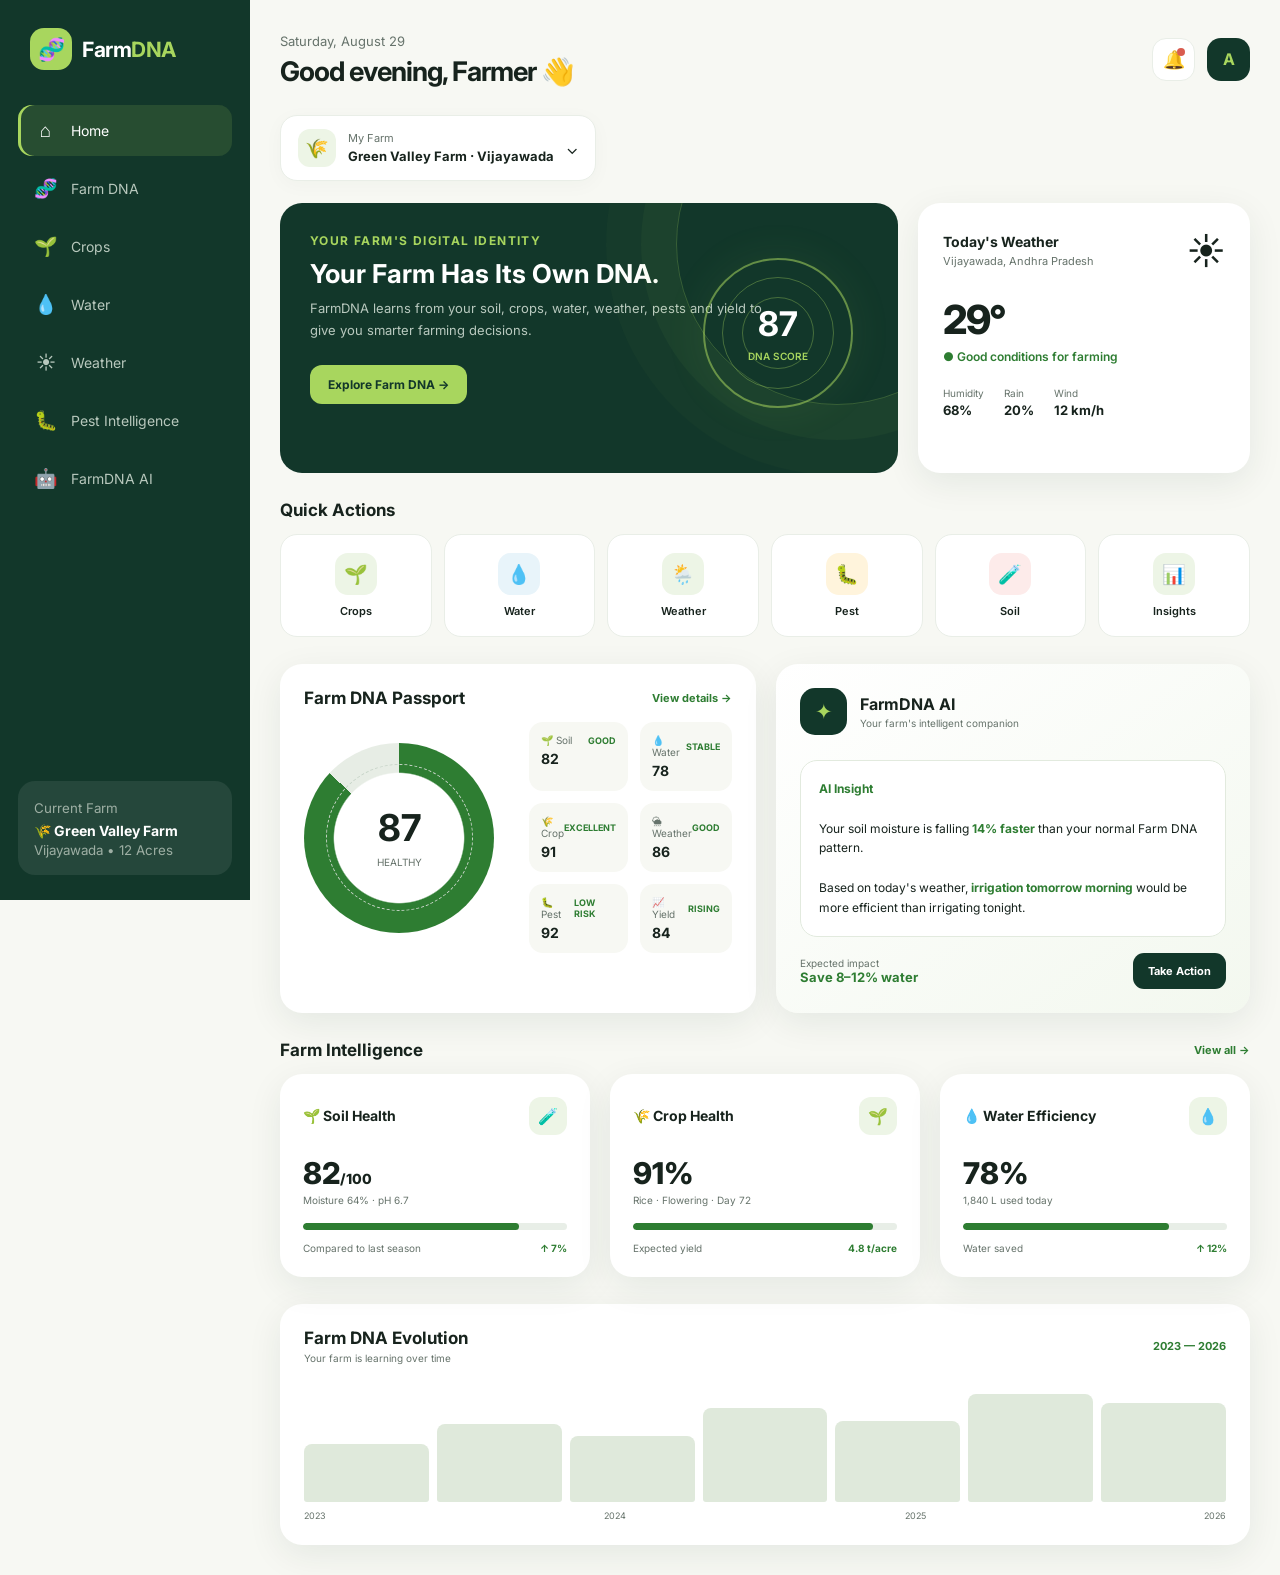
==== index.html @ ca136bce "Rename HOME.html to index.html" ====
<!DOCTYPE html>
<html lang="en">
<head>
  <meta charset="UTF-8" />
  <meta name="viewport" content="width=device-width, initial-scale=1.0" />

  <title>FarmDNA — Smart Farming Intelligence</title>

  <link rel="preconnect" href="https://fonts.googleapis.com">
  <link rel="preconnect" href="https://fonts.gstatic.com" crossorigin>
  <link href="https://fonts.googleapis.com/css2?family=Inter:wght@400;500;600;700;800&display=swap" rel="stylesheet">

  <style>
    :root {
      --forest: #12372A;
      --green: #2E7D32;
      --lime: #A8D65E;
      --bg: #F7F8F3;
      --white: #FFFFFF;
      --text: #17231D;
      --muted: #66736B;
      --light: #E9EEE7;
      --blue: #3A86B8;
      --amber: #E7A93B;
      --red: #D95C4F;
      --shadow: 0 10px 35px rgba(18, 55, 42, 0.08);
      --radius: 22px;
    }

    * {
      margin: 0;
      padding: 0;
      box-sizing: border-box;
    }

    html {
      scroll-behavior: smooth;
    }

    body {
      font-family: "Inter", sans-serif;
      background: var(--bg);
      color: var(--text);
      min-height: 100vh;
    }

    button {
      font-family: inherit;
      cursor: pointer;
    }

    .app {
      max-width: 1400px;
      margin: auto;
      display: flex;
      min-height: 100vh;
    }

    /* ================= SIDEBAR ================= */

    .sidebar {
      width: 250px;
      background: var(--forest);
      color: white;
      padding: 28px 18px;
      position: fixed;
      height: 100vh;
      left: 0;
      top: 0;
      z-index: 20;
    }

    .logo {
      display: flex;
      align-items: center;
      gap: 10px;
      padding: 0 12px 35px;
    }

    .logo-icon {
      width: 42px;
      height: 42px;
      border-radius: 14px;
      background: var(--lime);
      color: var(--forest);
      display: grid;
      place-items: center;
      font-size: 22px;
      font-weight: 800;
    }

    .logo h1 {
      font-size: 21px;
      letter-spacing: -0.5px;
    }

    .logo span {
      color: var(--lime);
    }

    .nav {
      display: flex;
      flex-direction: column;
      gap: 7px;
    }

    .nav button {
      border: 0;
      background: transparent;
      color: #b8c8bd;
      padding: 14px 15px;
      border-radius: 14px;
      display: flex;
      align-items: center;
      gap: 13px;
      font-size: 14px;
      text-align: left;
      transition: .2s;
    }

    .nav button:hover,
    .nav button.active {
      background: rgba(168, 214, 94, .14);
      color: white;
    }

    .nav button.active {
      box-shadow: inset 3px 0 var(--lime);
    }

    .nav-icon {
      font-size: 19px;
      width: 25px;
      text-align: center;
    }

    .sidebar-farm {
      position: absolute;
      bottom: 25px;
      left: 18px;
      right: 18px;
      padding: 16px;
      background: rgba(255,255,255,.08);
      border-radius: 17px;
    }

    .sidebar-farm small {
      color: #9eafa4;
    }

    .sidebar-farm strong {
      display: block;
      margin-top: 5px;
      font-size: 14px;
    }

    /* ================= MAIN ================= */

    .main {
      margin-left: 250px;
      width: calc(100% - 250px);
      padding: 30px;
    }

    .topbar {
      display: flex;
      justify-content: space-between;
      align-items: center;
      margin-bottom: 27px;
    }

    .welcome small {
      color: var(--muted);
      font-size: 13px;
    }

    .welcome h2 {
      font-size: 27px;
      margin-top: 5px;
      letter-spacing: -1px;
    }

    .top-actions {
      display: flex;
      align-items: center;
      gap: 12px;
    }

    .icon-btn {
      width: 43px;
      height: 43px;
      border: 1px solid var(--light);
      background: white;
      border-radius: 14px;
      font-size: 18px;
      position: relative;
    }

    .notification-dot {
      position: absolute;
      width: 8px;
      height: 8px;
      background: var(--red);
      border-radius: 50%;
      top: 9px;
      right: 9px;
    }

    .avatar {
      width: 43px;
      height: 43px;
      background: var(--forest);
      color: var(--lime);
      border-radius: 14px;
      display: grid;
      place-items: center;
      font-weight: 700;
    }

    /* ================= FARM SELECTOR ================= */

    .farm-selector {
      background: var(--white);
      border: 1px solid var(--light);
      border-radius: 17px;
      padding: 13px 17px;
      display: inline-flex;
      align-items: center;
      gap: 12px;
      margin-bottom: 22px;
      box-shadow: 0 4px 20px rgba(18,55,42,.03);
    }

    .farm-symbol {
      width: 38px;
      height: 38px;
      border-radius: 12px;
      background: #edf5e6;
      display: grid;
      place-items: center;
      font-size: 19px;
    }

    .farm-selector small {
      color: var(--muted);
      display: block;
      font-size: 11px;
    }

    .farm-selector strong {
      font-size: 13px;
    }

    /* ================= HERO ================= */

    .hero-grid {
      display: grid;
      grid-template-columns: 1.3fr .7fr;
      gap: 20px;
    }

    .hero {
      background: var(--forest);
      border-radius: var(--radius);
      padding: 30px;
      color: white;
      position: relative;
      overflow: hidden;
      min-height: 270px;
    }

    .hero::after {
      content: "";
      position: absolute;
      width: 320px;
      height: 320px;
      right: -100px;
      top: -120px;
      border-radius: 50%;
      border: 1px solid rgba(168,214,94,.25);
      box-shadow:
        0 0 0 35px rgba(168,214,94,.04),
        0 0 0 70px rgba(168,214,94,.025);
    }

    .hero-label {
      color: var(--lime);
      font-size: 12px;
      font-weight: 700;
      text-transform: uppercase;
      letter-spacing: 1.4px;
    }

    .hero h3 {
      font-size: 26px;
      margin: 10px 0 8px;
    }

    .hero p {
      color: #b9c9bf;
      max-width: 470px;
      font-size: 13px;
      line-height: 1.7;
    }

    .dna-mini {
      position: absolute;
      right: 45px;
      top: 55px;
      width: 150px;
      height: 150px;
      border: 2px solid rgba(168,214,94,.55);
      border-radius: 50%;
      display: grid;
      place-items: center;
      box-shadow: 0 0 45px rgba(168,214,94,.08);
    }

    .dna-mini::before,
    .dna-mini::after {
      content: "";
      position: absolute;
      border: 1px solid rgba(168,214,94,.35);
      border-radius: 50%;
    }

    .dna-mini::before {
      width: 110px;
      height: 110px;
    }

    .dna-mini::after {
      width: 70px;
      height: 70px;
    }

    .dna-score {
      position: relative;
      z-index: 2;
      text-align: center;
    }

    .dna-score strong {
      display: block;
      font-size: 34px;
    }

    .dna-score span {
      color: var(--lime);
      font-size: 10px;
      font-weight: 600;
    }

    .hero-button {
      margin-top: 24px;
      background: var(--lime);
      color: var(--forest);
      border: 0;
      padding: 12px 18px;
      border-radius: 12px;
      font-weight: 700;
      font-size: 12px;
    }

    /* ================= WEATHER ================= */

    .weather {
      background: white;
      border-radius: var(--radius);
      padding: 25px;
      box-shadow: var(--shadow);
    }

    .weather-top {
      display: flex;
      justify-content: space-between;
      align-items: center;
    }

    .weather h4 {
      font-size: 14px;
    }

    .weather-location {
      color: var(--muted);
      font-size: 11px;
      margin-top: 4px;
    }

    .weather-icon {
      font-size: 37px;
    }

    .temperature {
      font-size: 40px;
      font-weight: 800;
      margin: 22px 0 5px;
      letter-spacing: -2px;
    }

    .weather-status {
      color: var(--green);
      font-size: 12px;
      font-weight: 600;
    }

    .weather-stats {
      display: flex;
      gap: 20px;
      margin-top: 23px;
    }

    .weather-stat small {
      color: var(--muted);
      display: block;
      font-size: 10px;
    }

    .weather-stat strong {
      font-size: 13px;
    }

    /* ================= SECTIONS ================= */

    .section {
      margin-top: 27px;
    }

    .section-header {
      display: flex;
      justify-content: space-between;
      align-items: center;
      margin-bottom: 14px;
    }

    .section-header h3 {
      font-size: 17px;
    }

    .section-header a {
      font-size: 11px;
      color: var(--green);
      font-weight: 700;
      cursor: pointer;
    }

    /* ================= QUICK ACTIONS ================= */

    .quick-grid {
      display: grid;
      grid-template-columns: repeat(6, 1fr);
      gap: 12px;
    }

    .quick-card {
      background: white;
      border: 1px solid var(--light);
      padding: 18px 10px;
      border-radius: 17px;
      text-align: center;
      transition: .2s;
      cursor: pointer;
    }

    .quick-card:hover {
      transform: translateY(-3px);
      box-shadow: var(--shadow);
    }

    .quick-icon {
      width: 42px;
      height: 42px;
      margin: auto;
      border-radius: 13px;
      display: grid;
      place-items: center;
      font-size: 19px;
      background: #edf5e6;
    }

    .quick-card:nth-child(2) .quick-icon {
      background: #e8f4fa;
    }

    .quick-card:nth-child(4) .quick-icon {
      background: #fff4dc;
    }

    .quick-card:nth-child(5) .quick-icon {
      background: #fdebea;
    }

    .quick-card span {
      display: block;
      font-size: 11px;
      font-weight: 600;
      margin-top: 9px;
    }

    /* ================= CONTENT GRID ================= */

    .content-grid {
      display: grid;
      grid-template-columns: 1fr 1fr;
      gap: 20px;
    }

    .card {
      background: white;
      border-radius: var(--radius);
      padding: 24px;
      box-shadow: var(--shadow);
    }

    /* ================= FARM DNA ================= */

    .dna-card {
      min-height: 330px;
    }

    .dna-main {
      display: flex;
      align-items: center;
      gap: 35px;
    }

    .dna-circle {
      width: 190px;
      height: 190px;
      border-radius: 50%;
      background:
        radial-gradient(circle at center, white 48%, transparent 49%),
        conic-gradient(var(--green) 0deg 313deg, #e7ede5 313deg 360deg);
      display: grid;
      place-items: center;
      position: relative;
      flex-shrink: 0;
    }

    .dna-circle::before {
      content: "";
      position: absolute;
      width: 145px;
      height: 145px;
      border-radius: 50%;
      border: 1px dashed #c8d5c9;
    }

    .dna-inner {
      text-align: center;
      position: relative;
    }

    .dna-inner strong {
      display: block;
      font-size: 37px;
    }

    .dna-inner span {
      color: var(--muted);
      font-size: 10px;
    }

    .dna-list {
      flex: 1;
      display: grid;
      grid-template-columns: 1fr 1fr;
      gap: 12px;
    }

    .dna-item {
      padding: 12px;
      border-radius: 14px;
      background: var(--bg);
    }

    .dna-item-top {
      display: flex;
      justify-content: space-between;
      align-items: center;
    }

    .dna-item small {
      font-size: 10px;
      color: var(--muted);
    }

    .dna-item strong {
      font-size: 14px;
      display: block;
      margin-top: 4px;
    }

    .status-good {
      color: var(--green);
      font-size: 9px;
      font-weight: 700;
    }

    /* ================= AI CARD ================= */

    .ai-card {
      background: linear-gradient(145deg, #ffffff, #f3f8ef);
      position: relative;
      overflow: hidden;
    }

    .ai-header {
      display: flex;
      align-items: center;
      gap: 13px;
    }

    .ai-icon {
      width: 47px;
      height: 47px;
      background: var(--forest);
      color: var(--lime);
      border-radius: 15px;
      display: grid;
      place-items: center;
      font-size: 21px;
    }

    .ai-header h3 {
      font-size: 16px;
    }

    .ai-header p {
      color: var(--muted);
      font-size: 10px;
      margin-top: 3px;
    }

    .ai-message {
      margin-top: 25px;
      padding: 18px;
      background: white;
      border: 1px solid #e2eade;
      border-radius: 17px;
      line-height: 1.65;
      font-size: 12px;
    }

    .ai-message strong {
      color: var(--green);
    }

    .ai-action {
      margin-top: 16px;
      display: flex;
      justify-content: space-between;
      align-items: center;
    }

    .ai-impact {
      font-size: 10px;
      color: var(--muted);
    }

    .ai-impact strong {
      color: var(--green);
      font-size: 13px;
    }

    .action-button {
      border: 0;
      background: var(--forest);
      color: white;
      padding: 11px 15px;
      border-radius: 11px;
      font-size: 11px;
      font-weight: 700;
    }

    /* ================= LOWER CARDS ================= */

    .lower-grid {
      display: grid;
      grid-template-columns: 1fr 1fr 1fr;
      gap: 20px;
    }

    .metric-card {
      background: white;
      border-radius: var(--radius);
      padding: 23px;
      box-shadow: var(--shadow);
    }

    .metric-title {
      display: flex;
      justify-content: space-between;
      align-items: center;
    }

    .metric-title h3 {
      font-size: 14px;
    }

    .metric-icon {
      width: 38px;
      height: 38px;
      border-radius: 12px;
      display: grid;
      place-items: center;
      background: #edf5e6;
    }

    .metric-value {
      margin-top: 20px;
      font-size: 30px;
      font-weight: 800;
    }

    .metric-sub {
      color: var(--muted);
      font-size: 10px;
      margin-top: 3px;
    }

    .progress {
      height: 7px;
      background: #e8eee7;
      border-radius: 10px;
      margin-top: 17px;
      overflow: hidden;
    }

    .progress div {
      height: 100%;
      background: var(--green);
      border-radius: inherit;
    }

    .metric-footer {
      display: flex;
      justify-content: space-between;
      margin-top: 12px;
      font-size: 10px;
      color: var(--muted);
    }

    .positive {
      color: var(--green);
      font-weight: 700;
    }

    /* ================= CHART ================= */

    .chart {
      height: 120px;
      margin-top: 18px;
      display: flex;
      align-items: end;
      gap: 8px;
    }

    .bar {
      flex: 1;
      border-radius: 8px 8px 3px 3px;
      background: #dfe9db;
      transition: .3s;
    }

    .bar:hover {
      background: var(--green);
    }

    .bar:nth-child(1) { height: 48%; }
    .bar:nth-child(2) { height: 65%; }
    .bar:nth-child(3) { height: 55%; }
    .bar:nth-child(4) { height: 78%; }
    .bar:nth-child(5) { height: 67%; }
    .bar:nth-child(6) { height: 90%; }
    .bar:nth-child(7) { height: 82%; }

    /* ================= BOTTOM NAV MOBILE ================= */

    .mobile-nav {
      display: none;
    }

    /* ================= RESPONSIVE ================= */

    @media(max-width: 1100px) {
      .quick-grid {
        grid-template-columns: repeat(3, 1fr);
      }

      .lower-grid {
        grid-template-columns: 1fr 1fr;
      }

      .dna-main {
        flex-direction: column;
      }
    }

    @media(max-width: 850px) {
      .sidebar {
        display: none;
      }

      .main {
        margin-left: 0;
        width: 100%;
        padding: 20px 17px 95px;
      }

      .hero-grid,
      .content-grid,
      .lower-grid {
        grid-template-columns: 1fr;
      }

      .hero {
        min-height: 300px;
      }

      .dna-mini {
        right: 25px;
        top: 105px;
      }

      .topbar {
        align-items: flex-start;
      }

      .welcome h2 {
        font-size: 22px;
      }

      .avatar {
        display: none;
      }

      .mobile-nav {
        position: fixed;
        bottom: 14px;
        left: 14px;
        right: 14px;
        height: 65px;
        background: rgba(18,55,42,.96);
        border-radius: 21px;
        display: flex;
        align-items: center;
        justify-content: space-around;
        z-index: 50;
        box-shadow: 0 10px 35px rgba(0,0,0,.2);
      }

      .mobile-nav button {
        border: 0;
        background: transparent;
        color: #aebeb3;
        font-size: 20px;
      }

      .mobile-nav button.active {
        color: var(--lime);
      }

      .dna-main {
        flex-direction: column;
      }

      .dna-list {
        width: 100%;
      }
    }

    @media(max-width: 480px) {
      .hero {
        padding: 22px;
      }

      .hero h3 {
        font-size: 23px;
      }

      .dna-mini {
        width: 110px;
        height: 110px;
        right: 20px;
        top: 125px;
      }

      .dna-mini::before {
        width: 82px;
        height: 82px;
      }

      .dna-mini::after {
        width: 53px;
        height: 53px;
      }

      .dna-score strong {
        font-size: 25px;
      }

      .quick-grid {
        grid-template-columns: repeat(3, 1fr);
      }

      .quick-card {
        padding: 14px 6px;
      }

      .dna-circle {
        width: 160px;
        height: 160px;
      }

      .dna-list {
        gap: 8px;
      }

      .dna-item {
        padding: 10px;
      }
    }
  </style>
</head>

<body>

<div class="app">

  <!-- SIDEBAR -->
  <aside class="sidebar">

    <div class="logo">
      <div class="logo-icon">🧬</div>
      <h1>Farm<span>DNA</span></h1>
    </div>

    <nav class="nav">
      <button class="active" onclick="showSection('home')">
        <span class="nav-icon">⌂</span>
        Home
      </button>

      <button onclick="showSection('dna')">
        <span class="nav-icon">🧬</span>
        Farm DNA
      </button>

      <button onclick="showSection('crops')">
        <span class="nav-icon">🌱</span>
        Crops
      </button>

      <button onclick="showSection('water')">
        <span class="nav-icon">💧</span>
        Water
      </button>

      <button onclick="showSection('weather')">
        <span class="nav-icon">☀️</span>
        Weather
      </button>

      <button onclick="showSection('pest')">
        <span class="nav-icon">🐛</span>
        Pest Intelligence
      </button>

      <button onclick="showSection('ai')">
        <span class="nav-icon">🤖</span>
        FarmDNA AI
      </button>
    </nav>

    <div class="sidebar-farm">
      <small>Current Farm</small>
      <strong>🌾 Green Valley Farm</strong>
      <small>Vijayawada • 12 Acres</small>
    </div>

  </aside>


  <!-- MAIN -->
  <main class="main">

    <!-- TOP BAR -->
    <header class="topbar">

      <div class="welcome">
        <small>Saturday, August 29</small>
        <h2>Good evening, Farmer 👋</h2>
      </div>

      <div class="top-actions">
        <button class="icon-btn">
          🔔
          <span class="notification-dot"></span>
        </button>

        <div class="avatar">A</div>
      </div>

    </header>


    <!-- FARM SELECTOR -->
    <div class="farm-selector">

      <div class="farm-symbol">🌾</div>

      <div>
        <small>My Farm</small>
        <strong>Green Valley Farm · Vijayawada</strong>
      </div>

      <span>⌄</span>

    </div>


    <!-- HERO -->
    <section class="hero-grid">

      <div class="hero">

        <div class="hero-label">
          Your farm's digital identity
        </div>

        <h3>Your Farm Has Its Own DNA.</h3>

        <p>
          FarmDNA learns from your soil, crops, water,
          weather, pests and yield to give you smarter
          farming decisions.
        </p>

        <button class="hero-button" onclick="showSection('dna')">
          Explore Farm DNA →
        </button>

        <div class="dna-mini">

          <div class="dna-score">
            <strong>87</strong>
            <span>DNA SCORE</span>
          </div>

        </div>

      </div>


      <!-- WEATHER -->
      <div class="weather">

        <div class="weather-top">

          <div>
            <h4>Today's Weather</h4>
            <div class="weather-location">
              Vijayawada, Andhra Pradesh
            </div>
          </div>

          <div class="weather-icon">☀️</div>

        </div>

        <div class="temperature">
          29°
        </div>

        <div class="weather-status">
          ● Good conditions for farming
        </div>

        <div class="weather-stats">

          <div class="weather-stat">
            <small>Humidity</small>
            <strong>68%</strong>
          </div>

          <div class="weather-stat">
            <small>Rain</small>
            <strong>20%</strong>
          </div>

          <div class="weather-stat">
            <small>Wind</small>
            <strong>12 km/h</strong>
          </div>

        </div>

      </div>

    </section>


    <!-- QUICK ACTIONS -->
    <section class="section">

      <div class="section-header">
        <h3>Quick Actions</h3>
      </div>

      <div class="quick-grid">

        <div class="quick-card" onclick="showSection('crops')">
          <div class="quick-icon">🌱</div>
          <span>Crops</span>
        </div>

        <div class="quick-card" onclick="showSection('water')">
          <div class="quick-icon">💧</div>
          <span>Water</span>
        </div>

        <div class="quick-card" onclick="showSection('weather')">
          <div class="quick-icon">🌦️</div>
          <span>Weather</span>
        </div>

        <div class="quick-card" onclick="showSection('pest')">
          <div class="quick-icon">🐛</div>
          <span>Pest</span>
        </div>

        <div class="quick-card" onclick="showSection('dna')">
          <div class="quick-icon">🧪</div>
          <span>Soil</span>
        </div>

        <div class="quick-card" onclick="showSection('ai')">
          <div class="quick-icon">📊</div>
          <span>Insights</span>
        </div>

      </div>

    </section>


    <!-- FARM DNA + AI -->
    <section class="section">

      <div class="content-grid">


        <!-- DNA CARD -->
        <div class="card dna-card">

          <div class="section-header">
            <h3>Farm DNA Passport</h3>
            <a onclick="showSection('dna')">View details →</a>
          </div>

          <div class="dna-main">

            <div class="dna-circle">

              <div class="dna-inner">
                <strong>87</strong>
                <span>HEALTHY</span>
              </div>

            </div>


            <div class="dna-list">

              <div class="dna-item">
                <div class="dna-item-top">
                  <small>🌱 Soil</small>
                  <span class="status-good">GOOD</span>
                </div>
                <strong>82</strong>
              </div>

              <div class="dna-item">
                <div class="dna-item-top">
                  <small>💧 Water</small>
                  <span class="status-good">STABLE</span>
                </div>
                <strong>78</strong>
              </div>

              <div class="dna-item">
                <div class="dna-item-top">
                  <small>🌾 Crop</small>
                  <span class="status-good">EXCELLENT</span>
                </div>
                <strong>91</strong>
              </div>

              <div class="dna-item">
                <div class="dna-item-top">
                  <small>🌦 Weather</small>
                  <span class="status-good">GOOD</span>
                </div>
                <strong>86</strong>
              </div>

              <div class="dna-item">
                <div class="dna-item-top">
                  <small>🐛 Pest</small>
                  <span class="status-good">LOW RISK</span>
                </div>
                <strong>92</strong>
              </div>

              <div class="dna-item">
                <div class="dna-item-top">
                  <small>📈 Yield</small>
                  <span class="status-good">RISING</span>
                </div>
                <strong>84</strong>
              </div>

            </div>

          </div>

        </div>


        <!-- AI CARD -->
        <div class="card ai-card">

          <div class="ai-header">

            <div class="ai-icon">
              ✦
            </div>

            <div>
              <h3>FarmDNA AI</h3>
              <p>Your farm's intelligent companion</p>
            </div>

          </div>


          <div class="ai-message">

            <strong>AI Insight</strong>

            <br><br>

            Your soil moisture is falling
            <strong>14% faster</strong> than your normal
            Farm DNA pattern.

            <br><br>

            Based on today's weather,
            <strong>irrigation tomorrow morning</strong>
            would be more efficient than irrigating tonight.

          </div>


          <div class="ai-action">

            <div class="ai-impact">
              Expected impact<br>
              <strong>Save 8–12% water</strong>
            </div>

            <button class="action-button" onclick="alert('Irrigation recommendation saved!')">
              Take Action
            </button>

          </div>

        </div>

      </div>

    </section>


    <!-- METRICS -->
    <section class="section">

      <div class="section-header">
        <h3>Farm Intelligence</h3>
        <a onclick="showSection('dna')">View all →</a>
      </div>


      <div class="lower-grid">


        <!-- SOIL -->
        <div class="metric-card">

          <div class="metric-title">

            <h3>🌱 Soil Health</h3>

            <div class="metric-icon">
              🧪
            </div>

          </div>

          <div class="metric-value">
            82<span style="font-size:14px;">/100</span>
          </div>

          <div class="metric-sub">
            Moisture 64% · pH 6.7
          </div>

          <div class="progress">
            <div style="width:82%;"></div>
          </div>

          <div class="metric-footer">
            <span>Compared to last season</span>
            <span class="positive">↑ 7%</span>
          </div>

        </div>


        <!-- CROP -->
        <div class="metric-card">

          <div class="metric-title">

            <h3>🌾 Crop Health</h3>

            <div class="metric-icon">
              🌱
            </div>

          </div>

          <div class="metric-value">
            91%
          </div>

          <div class="metric-sub">
            Rice · Flowering · Day 72
          </div>

          <div class="progress">
            <div style="width:91%;"></div>
          </div>

          <div class="metric-footer">
            <span>Expected yield</span>
            <span class="positive">4.8 t/acre</span>
          </div>

        </div>


        <!-- WATER -->
        <div class="metric-card">

          <div class="metric-title">

            <h3>💧 Water Efficiency</h3>

            <div class="metric-icon">
              💧
            </div>

          </div>

          <div class="metric-value">
            78%
          </div>

          <div class="metric-sub">
            1,840 L used today
          </div>

          <div class="progress">
            <div style="width:78%;"></div>
          </div>

          <div class="metric-footer">
            <span>Water saved</span>
            <span class="positive">↑ 12%</span>
          </div>

        </div>

      </div>

    </section>


    <!-- HISTORY -->
    <section class="section">

      <div class="card">

        <div class="section-header">

          <div>
            <h3>Farm DNA Evolution</h3>
            <div style="font-size:10px;color:var(--muted);margin-top:4px;">
              Your farm is learning over time
            </div>
          </div>

          <a>2023 — 2026</a>

        </div>

        <div class="chart">

          <div class="bar" title="2023"></div>
          <div class="bar" title="2024"></div>
          <div class="bar" title="2025"></div>
          <div class="bar" title="2026"></div>
          <div class="bar" title="Season 1"></div>
          <div class="bar" title="Season 2"></div>
          <div class="bar" title="Current"></div>

        </div>

        <div style="
          display:flex;
          justify-content:space-between;
          color:var(--muted);
          font-size:9px;
          margin-top:8px;
        ">
          <span>2023</span>
          <span>2024</span>
          <span>2025</span>
          <span>2026</span>
        </div>

      </div>

    </section>

  </main>

</div>


<!-- MOBILE NAV -->
<nav class="mobile-nav">

  <button class="active" onclick="showSection('home')">
    ⌂
  </button>

  <button onclick="showSection('dna')">
    🧬
  </button>

  <button onclick="showSection('crops')">
    🌱
  </button>

  <button onclick="showSection('ai')">
    🤖
  </button>

  <button onclick="showSection('profile')">
    👤
  </button>

</nav>


<script>

  function showSection(section) {

    const messages = {
      home: "You're already on the FarmDNA dashboard.",
      dna: "Opening your Farm DNA Passport...",
      crops: "Opening Crop Intelligence...",
      water: "Opening Water Intelligence...",
      weather: "Opening Weather Intelligence...",
      pest: "Opening Pest Intelligence...",
      ai: "Opening FarmDNA AI...",
      profile: "Opening Farm Profile..."
    };

    if (section !== "home") {
      alert(messages[section] || "Opening section...");
    }

    // Update desktop navigation
    document.querySelectorAll(".nav button").forEach(btn => {
      btn.classList.remove("active");
    });

    const navButtons = document.querySelectorAll(".nav button");

    const navMap = {
      home: 0,
      dna: 1,
      crops: 2,
      water: 3,
      weather: 4,
      pest: 5,
      ai: 6
    };

    if (navMap[section] !== undefined) {
      navButtons[navMap[section]].classList.add("active");
    }

    // Update mobile navigation
    document.querySelectorAll(".mobile-nav button").forEach(btn => {
      btn.classList.remove("active");
    });
  }


  // Simple notification interaction
  document.querySelector(".icon-btn").addEventListener("click", () => {
    alert(
      "FarmDNA Alert\n\n" +
      "Your soil moisture is dropping faster than usual.\n\n" +
      "Recommended action: Irrigate tomorrow morning."
    );
  });

</script>

</body>
</html>
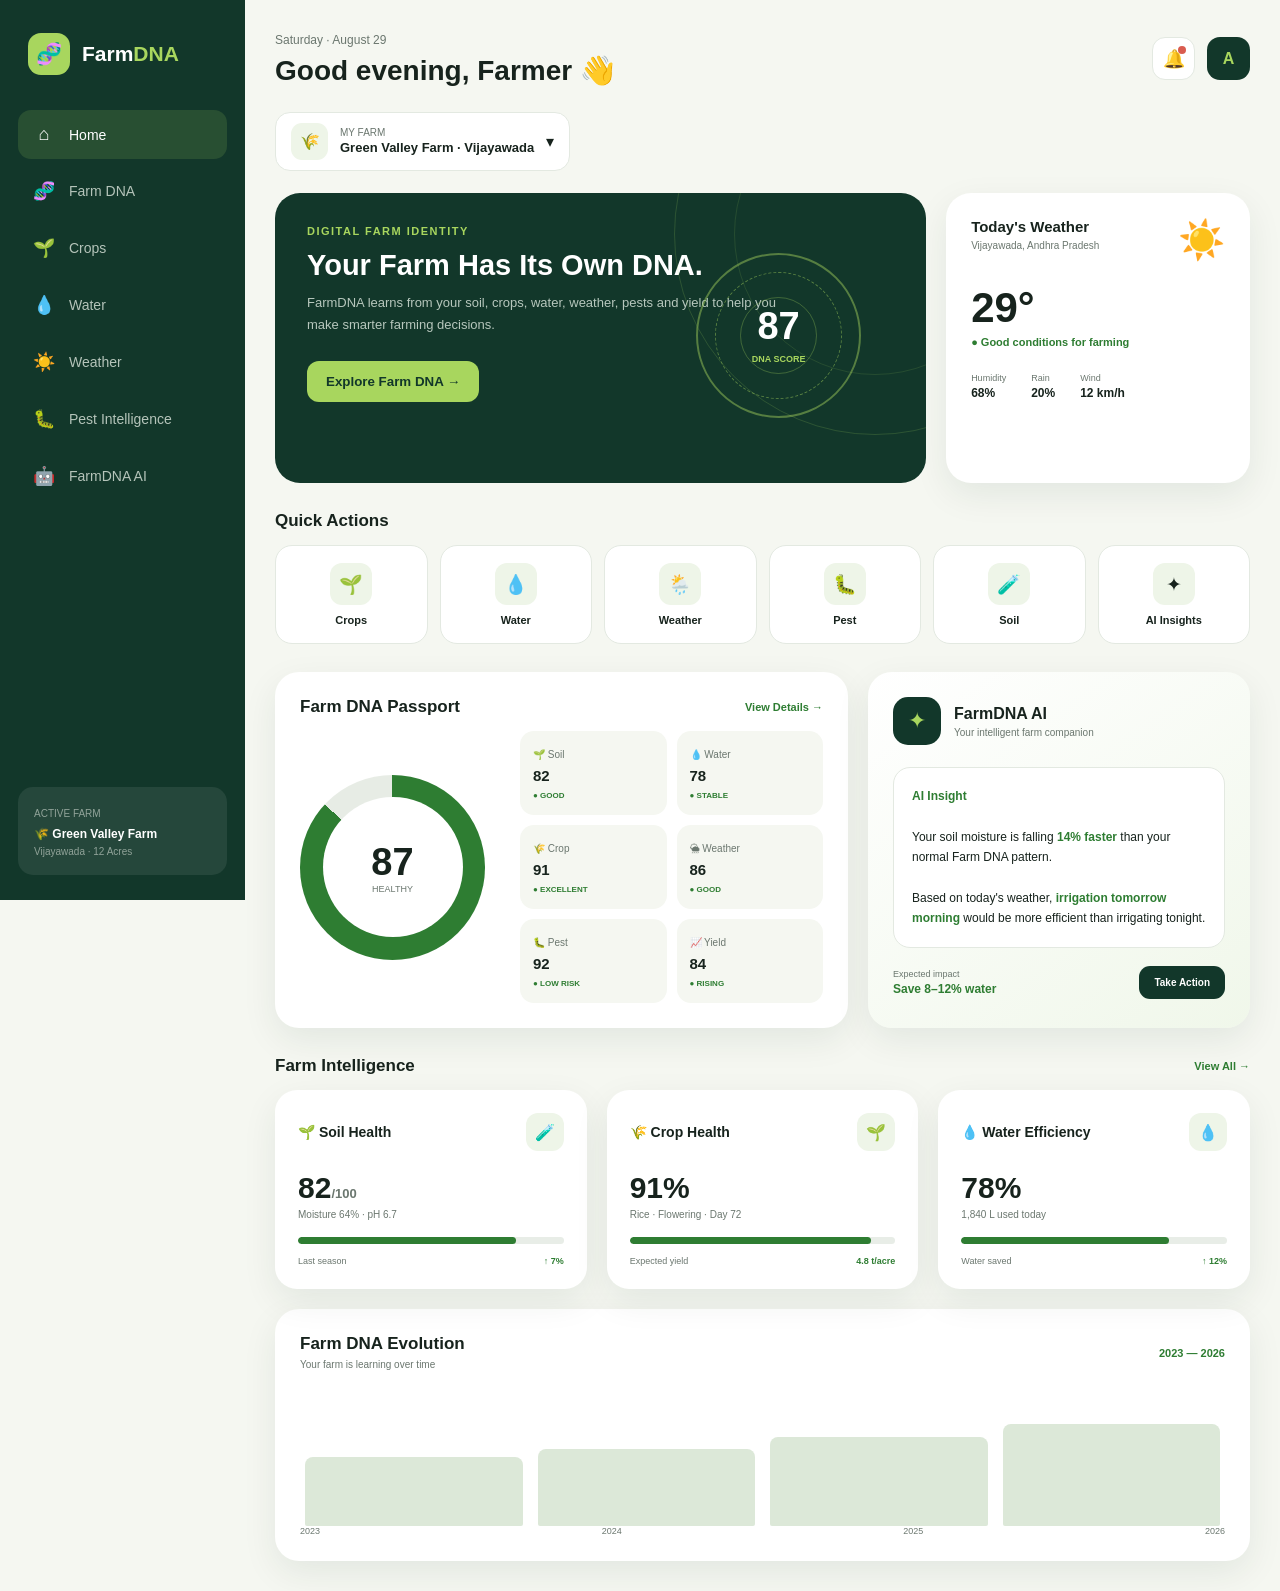
==== commit 295e716b: "Update index.html" ====
--- a/index.html
+++ b/index.html
@@ -1,1537 +1,1938 @@
 <!DOCTYPE html>
 <html lang="en">
 <head>
-  <meta charset="UTF-8" />
-  <meta name="viewport" content="width=device-width, initial-scale=1.0" />
-
-  <title>FarmDNA — Smart Farming Intelligence</title>
-
-  <link rel="preconnect" href="https://fonts.googleapis.com">
-  <link rel="preconnect" href="https://fonts.gstatic.com" crossorigin>
-  <link href="https://fonts.googleapis.com/css2?family=Inter:wght@400;500;600;700;800&display=swap" rel="stylesheet">
-
-  <style>
-    :root {
-      --forest: #12372A;
-      --green: #2E7D32;
-      --lime: #A8D65E;
-      --bg: #F7F8F3;
-      --white: #FFFFFF;
-      --text: #17231D;
-      --muted: #66736B;
-      --light: #E9EEE7;
-      --blue: #3A86B8;
-      --amber: #E7A93B;
-      --red: #D95C4F;
-      --shadow: 0 10px 35px rgba(18, 55, 42, 0.08);
-      --radius: 22px;
-    }
-
-    * {
-      margin: 0;
-      padding: 0;
-      box-sizing: border-box;
-    }
-
-    html {
-      scroll-behavior: smooth;
-    }
-
-    body {
-      font-family: "Inter", sans-serif;
-      background: var(--bg);
-      color: var(--text);
-      min-height: 100vh;
-    }
-
-    button {
-      font-family: inherit;
-      cursor: pointer;
-    }
-
-    .app {
-      max-width: 1400px;
-      margin: auto;
-      display: flex;
-      min-height: 100vh;
-    }
-
-    /* ================= SIDEBAR ================= */
+<meta charset="UTF-8">
+<meta name="viewport" content="width=device-width, initial-scale=1.0">
+
+<title>FarmDNA | Smart Farming</title>
+
+<style>
+/* =========================
+   FARM DNA DESIGN SYSTEM
+========================= */
+
+:root {
+    --forest: #12372A;
+    --green: #2E7D32;
+    --lime: #A8D65E;
+
+    --bg: #F5F7F1;
+    --white: #FFFFFF;
+
+    --text: #17231D;
+    --muted: #6B776F;
+
+    --blue: #3A86B8;
+    --yellow: #E7A93B;
+    --red: #D95C4F;
+
+    --border: #E3E9E1;
+
+    --shadow: 0 12px 35px rgba(18,55,42,0.08);
+}
+
+* {
+    margin: 0;
+    padding: 0;
+    box-sizing: border-box;
+}
+
+body {
+    font-family: Arial, Helvetica, sans-serif;
+    background: var(--bg);
+    color: var(--text);
+}
+
+button {
+    font-family: inherit;
+    cursor: pointer;
+}
+
+/* =========================
+   LAYOUT
+========================= */
+
+.app {
+    display: flex;
+    min-height: 100vh;
+}
+
+/* =========================
+   SIDEBAR
+========================= */
+
+.sidebar {
+    width: 245px;
+    background: var(--forest);
+    color: white;
+    position: fixed;
+    left: 0;
+    top: 0;
+    bottom: 0;
+    padding: 25px 18px;
+    z-index: 100;
+}
+
+.logo {
+    display: flex;
+    align-items: center;
+    gap: 12px;
+    padding: 8px 10px 35px;
+}
+
+.logo-box {
+    width: 42px;
+    height: 42px;
+    border-radius: 13px;
+    background: var(--lime);
+    color: var(--forest);
+    display: flex;
+    align-items: center;
+    justify-content: center;
+    font-size: 21px;
+    font-weight: bold;
+}
+
+.logo-text {
+    font-size: 21px;
+    font-weight: 800;
+}
+
+.logo-text span {
+    color: var(--lime);
+}
+
+.nav {
+    display: flex;
+    flex-direction: column;
+    gap: 7px;
+}
+
+.nav button {
+    width: 100%;
+    padding: 14px;
+    border: none;
+    border-radius: 13px;
+    background: transparent;
+    color: #B5C4BA;
+    text-align: left;
+    font-size: 14px;
+    display: flex;
+    align-items: center;
+    gap: 13px;
+    transition: 0.2s;
+}
+
+.nav button:hover {
+    background: rgba(255,255,255,0.08);
+    color: white;
+}
+
+.nav button.active {
+    background: rgba(168,214,94,0.15);
+    color: white;
+}
+
+.nav-icon {
+    width: 24px;
+    font-size: 18px;
+    text-align: center;
+}
+
+.farm-mini {
+    position: absolute;
+    left: 18px;
+    right: 18px;
+    bottom: 25px;
+    padding: 16px;
+    border-radius: 15px;
+    background: rgba(255,255,255,0.08);
+}
+
+.farm-mini small {
+    color: #91A399;
+    font-size: 10px;
+}
+
+.farm-mini strong {
+    display: block;
+    margin-top: 6px;
+    font-size: 12px;
+}
+
+/* =========================
+   MAIN
+========================= */
+
+.main {
+    margin-left: 245px;
+    width: calc(100% - 245px);
+    padding: 30px;
+    max-width: 1600px;
+}
+
+/* =========================
+   TOP BAR
+========================= */
+
+.topbar {
+    display: flex;
+    justify-content: space-between;
+    align-items: center;
+    margin-bottom: 25px;
+}
+
+.greeting small {
+    color: var(--muted);
+    font-size: 12px;
+}
+
+.greeting h1 {
+    font-size: 28px;
+    margin-top: 6px;
+}
+
+.top-right {
+    display: flex;
+    align-items: center;
+    gap: 12px;
+}
+
+.notification {
+    width: 43px;
+    height: 43px;
+    border-radius: 13px;
+    border: 1px solid var(--border);
+    background: white;
+    font-size: 18px;
+    position: relative;
+}
+
+.notification-dot {
+    width: 8px;
+    height: 8px;
+    background: var(--red);
+    position: absolute;
+    top: 8px;
+    right: 8px;
+    border-radius: 50%;
+}
+
+.avatar {
+    width: 43px;
+    height: 43px;
+    border-radius: 13px;
+    background: var(--forest);
+    color: var(--lime);
+    display: flex;
+    justify-content: center;
+    align-items: center;
+    font-weight: bold;
+}
+
+/* =========================
+   FARM SELECTOR
+========================= */
+
+.farm-selector {
+    display: inline-flex;
+    align-items: center;
+    gap: 12px;
+    padding: 10px 15px;
+    background: white;
+    border: 1px solid var(--border);
+    border-radius: 15px;
+    margin-bottom: 22px;
+}
+
+.farm-icon {
+    width: 37px;
+    height: 37px;
+    background: #EEF5E8;
+    border-radius: 11px;
+    display: flex;
+    align-items: center;
+    justify-content: center;
+}
+
+.farm-selector small {
+    display: block;
+    color: var(--muted);
+    font-size: 10px;
+}
+
+.farm-selector strong {
+    font-size: 13px;
+}
+
+/* =========================
+   HERO
+========================= */
+
+.hero-grid {
+    display: grid;
+    grid-template-columns: 1.5fr 0.7fr;
+    gap: 20px;
+}
+
+.hero {
+    min-height: 290px;
+    border-radius: 25px;
+    padding: 32px;
+    background: var(--forest);
+    color: white;
+    position: relative;
+    overflow: hidden;
+}
+
+.hero::before {
+    content: "";
+    position: absolute;
+    width: 400px;
+    height: 400px;
+    border: 1px solid rgba(168,214,94,0.18);
+    border-radius: 50%;
+    right: -150px;
+    top: -160px;
+}
+
+.hero::after {
+    content: "";
+    position: absolute;
+    width: 280px;
+    height: 280px;
+    border: 1px solid rgba(168,214,94,0.13);
+    border-radius: 50%;
+    right: -90px;
+    top: -100px;
+}
+
+.hero-label {
+    color: var(--lime);
+    font-size: 11px;
+    font-weight: bold;
+    letter-spacing: 1.5px;
+    text-transform: uppercase;
+}
+
+.hero h2 {
+    font-size: 29px;
+    max-width: 480px;
+    margin-top: 12px;
+}
+
+.hero p {
+    max-width: 500px;
+    color: #B7C7BD;
+    line-height: 1.7;
+    font-size: 13px;
+    margin-top: 10px;
+}
+
+.hero-button {
+    margin-top: 25px;
+    padding: 13px 19px;
+    border: none;
+    border-radius: 12px;
+    background: var(--lime);
+    color: var(--forest);
+    font-weight: bold;
+}
+
+.dna-orbit {
+    position: absolute;
+    width: 165px;
+    height: 165px;
+    border-radius: 50%;
+    border: 2px solid rgba(168,214,94,0.45);
+    right: 65px;
+    top: 60px;
+    display: flex;
+    justify-content: center;
+    align-items: center;
+}
+
+.dna-orbit::before {
+    content: "";
+    position: absolute;
+    width: 125px;
+    height: 125px;
+    border-radius: 50%;
+    border: 1px dashed rgba(168,214,94,0.45);
+}
+
+.dna-orbit::after {
+    content: "";
+    position: absolute;
+    width: 75px;
+    height: 75px;
+    border-radius: 50%;
+    border: 1px solid rgba(168,214,94,0.3);
+}
+
+.dna-score {
+    text-align: center;
+    z-index: 2;
+}
+
+.dna-score strong {
+    display: block;
+    font-size: 38px;
+}
+
+.dna-score span {
+    color: var(--lime);
+    font-size: 9px;
+    font-weight: bold;
+}
+
+/* =========================
+   WEATHER
+========================= */
+
+.weather {
+    background: white;
+    border-radius: 25px;
+    padding: 25px;
+    box-shadow: var(--shadow);
+}
+
+.weather-head {
+    display: flex;
+    justify-content: space-between;
+}
+
+.weather-head h3 {
+    font-size: 15px;
+}
+
+.weather-head small {
+    color: var(--muted);
+    font-size: 10px;
+}
+
+.weather-icon {
+    font-size: 38px;
+}
+
+.temperature {
+    font-size: 42px;
+    font-weight: 800;
+    margin-top: 22px;
+}
+
+.weather-good {
+    color: var(--green);
+    font-size: 11px;
+    font-weight: bold;
+    margin-top: 4px;
+}
+
+.weather-data {
+    display: flex;
+    gap: 25px;
+    margin-top: 25px;
+}
+
+.weather-data small {
+    color: var(--muted);
+    display: block;
+    font-size: 9px;
+}
+
+.weather-data strong {
+    font-size: 12px;
+}
+
+/* =========================
+   SECTION
+========================= */
+
+.section {
+    margin-top: 28px;
+}
+
+.section-title {
+    display: flex;
+    justify-content: space-between;
+    align-items: center;
+    margin-bottom: 14px;
+}
+
+.section-title h2 {
+    font-size: 17px;
+}
+
+.section-title button {
+    border: none;
+    background: transparent;
+    color: var(--green);
+    font-size: 11px;
+    font-weight: bold;
+}
+
+/* =========================
+   QUICK ACTIONS
+========================= */
+
+.quick-grid {
+    display: grid;
+    grid-template-columns: repeat(6,1fr);
+    gap: 12px;
+}
+
+.quick {
+    background: white;
+    border-radius: 17px;
+    padding: 17px 10px;
+    text-align: center;
+    border: 1px solid var(--border);
+    transition: 0.2s;
+}
+
+.quick:hover {
+    transform: translateY(-4px);
+    box-shadow: var(--shadow);
+}
+
+.quick-icon {
+    width: 42px;
+    height: 42px;
+    margin: auto;
+    border-radius: 12px;
+    background: #EEF5E8;
+    display: flex;
+    justify-content: center;
+    align-items: center;
+    font-size: 19px;
+}
+
+.quick span {
+    display: block;
+    margin-top: 9px;
+    font-size: 11px;
+    font-weight: 600;
+}
+
+/* =========================
+   CONTENT
+========================= */
+
+.content-grid {
+    display: grid;
+    grid-template-columns: 1.2fr 0.8fr;
+    gap: 20px;
+}
+
+.card {
+    background: white;
+    border-radius: 24px;
+    padding: 25px;
+    box-shadow: var(--shadow);
+}
+
+/* =========================
+   DNA CARD
+========================= */
+
+.dna-content {
+    display: flex;
+    align-items: center;
+    gap: 35px;
+}
+
+.dna-ring {
+    width: 185px;
+    height: 185px;
+    flex-shrink: 0;
+    border-radius: 50%;
+    background:
+        conic-gradient(
+            var(--green) 0deg 313deg,
+            #E7ECE5 313deg 360deg
+        );
+    display: flex;
+    align-items: center;
+    justify-content: center;
+}
+
+.dna-ring-inner {
+    width: 140px;
+    height: 140px;
+    background: white;
+    border-radius: 50%;
+    display: flex;
+    align-items: center;
+    justify-content: center;
+    flex-direction: column;
+}
+
+.dna-ring-inner strong {
+    font-size: 38px;
+}
+
+.dna-ring-inner small {
+    color: var(--muted);
+    font-size: 9px;
+}
+
+.dna-items {
+    flex: 1;
+    display: grid;
+    grid-template-columns: 1fr 1fr;
+    gap: 10px;
+}
+
+.dna-item {
+    background: var(--bg);
+    padding: 13px;
+    border-radius: 14px;
+}
+
+.dna-item small {
+    color: var(--muted);
+    font-size: 10px;
+}
+
+.dna-item strong {
+    display: block;
+    margin-top: 5px;
+    font-size: 15px;
+}
+
+.good {
+    color: var(--green);
+    font-size: 8px;
+    font-weight: bold;
+}
+
+/* =========================
+   AI
+========================= */
+
+.ai-card {
+    background: linear-gradient(145deg,#FFFFFF,#F0F7EA);
+}
+
+.ai-header {
+    display: flex;
+    align-items: center;
+    gap: 13px;
+}
+
+.ai-icon {
+    width: 48px;
+    height: 48px;
+    background: var(--forest);
+    color: var(--lime);
+    border-radius: 15px;
+    display: flex;
+    justify-content: center;
+    align-items: center;
+    font-size: 22px;
+}
+
+.ai-header h3 {
+    font-size: 16px;
+}
+
+.ai-header p {
+    font-size: 10px;
+    color: var(--muted);
+    margin-top: 4px;
+}
+
+.ai-message {
+    background: white;
+    border: 1px solid var(--border);
+    padding: 18px;
+    border-radius: 17px;
+    font-size: 12px;
+    line-height: 1.7;
+    margin-top: 22px;
+}
+
+.ai-message .green-text {
+    color: var(--green);
+    font-weight: bold;
+}
+
+.ai-bottom {
+    display: flex;
+    justify-content: space-between;
+    align-items: center;
+    margin-top: 18px;
+}
+
+.ai-impact {
+    font-size: 9px;
+    color: var(--muted);
+}
+
+.ai-impact strong {
+    display: block;
+    color: var(--green);
+    font-size: 12px;
+    margin-top: 3px;
+}
+
+.action {
+    border: none;
+    padding: 11px 15px;
+    border-radius: 11px;
+    background: var(--forest);
+    color: white;
+    font-size: 10px;
+    font-weight: bold;
+}
+
+/* =========================
+   METRICS
+========================= */
+
+.metrics {
+    display: grid;
+    grid-template-columns: repeat(3,1fr);
+    gap: 20px;
+}
+
+.metric {
+    background: white;
+    padding: 23px;
+    border-radius: 22px;
+    box-shadow: var(--shadow);
+}
+
+.metric-head {
+    display: flex;
+    justify-content: space-between;
+    align-items: center;
+}
+
+.metric-head h3 {
+    font-size: 14px;
+}
+
+.metric-icon {
+    width: 38px;
+    height: 38px;
+    background: #EEF5E8;
+    border-radius: 12px;
+    display: flex;
+    justify-content: center;
+    align-items: center;
+}
+
+.metric-number {
+    font-size: 30px;
+    font-weight: 800;
+    margin-top: 20px;
+}
+
+.metric-number span {
+    font-size: 13px;
+    color: var(--muted);
+}
+
+.metric-sub {
+    font-size: 10px;
+    color: var(--muted);
+    margin-top: 4px;
+}
+
+.progress {
+    height: 7px;
+    background: #E8EDE7;
+    border-radius: 10px;
+    margin-top: 17px;
+    overflow: hidden;
+}
+
+.progress-bar {
+    height: 100%;
+    border-radius: 10px;
+    background: var(--green);
+}
+
+.metric-foot {
+    display: flex;
+    justify-content: space-between;
+    margin-top: 12px;
+    font-size: 9px;
+    color: var(--muted);
+}
+
+.up {
+    color: var(--green);
+    font-weight: bold;
+}
+
+/* =========================
+   EVOLUTION
+========================= */
+
+.evolution {
+    margin-top: 20px;
+}
+
+.chart {
+    height: 140px;
+    display: flex;
+    align-items: flex-end;
+    gap: 15px;
+    padding: 15px 5px 0;
+}
+
+.bar {
+    flex: 1;
+    border-radius: 8px 8px 2px 2px;
+    background: #DCE8D8;
+    transition: 0.3s;
+}
+
+.bar:hover {
+    background: var(--green);
+}
+
+.bar:nth-child(1) {height:55%;}
+.bar:nth-child(2) {height:62%;}
+.bar:nth-child(3) {height:71%;}
+.bar:nth-child(4) {height:82%;}
+
+.chart-labels {
+    display: flex;
+    justify-content: space-between;
+    color: var(--muted);
+    font-size: 9px;
+}
+
+/* =========================
+   MOBILE NAV
+========================= */
+
+.mobile-nav {
+    display: none;
+}
+
+/* =========================
+   RESPONSIVE
+========================= */
+
+@media(max-width:1100px) {
+
+    .quick-grid {
+        grid-template-columns: repeat(3,1fr);
+    }
+
+    .hero-grid {
+        grid-template-columns: 1fr;
+    }
+
+    .content-grid {
+        grid-template-columns: 1fr;
+    }
+
+    .metrics {
+        grid-template-columns: 1fr 1fr;
+    }
+}
+
+@media(max-width:750px) {
 
     .sidebar {
-      width: 250px;
-      background: var(--forest);
-      color: white;
-      padding: 28px 18px;
-      position: fixed;
-      height: 100vh;
-      left: 0;
-      top: 0;
-      z-index: 20;
-    }
-
-    .logo {
-      display: flex;
-      align-items: center;
-      gap: 10px;
-      padding: 0 12px 35px;
-    }
-
-    .logo-icon {
-      width: 42px;
-      height: 42px;
-      border-radius: 14px;
-      background: var(--lime);
-      color: var(--forest);
-      display: grid;
-      place-items: center;
-      font-size: 22px;
-      font-weight: 800;
-    }
-
-    .logo h1 {
-      font-size: 21px;
-      letter-spacing: -0.5px;
-    }
-
-    .logo span {
-      color: var(--lime);
-    }
-
-    .nav {
-      display: flex;
-      flex-direction: column;
-      gap: 7px;
-    }
-
-    .nav button {
-      border: 0;
-      background: transparent;
-      color: #b8c8bd;
-      padding: 14px 15px;
-      border-radius: 14px;
-      display: flex;
-      align-items: center;
-      gap: 13px;
-      font-size: 14px;
-      text-align: left;
-      transition: .2s;
-    }
-
-    .nav button:hover,
-    .nav button.active {
-      background: rgba(168, 214, 94, .14);
-      color: white;
-    }
-
-    .nav button.active {
-      box-shadow: inset 3px 0 var(--lime);
-    }
-
-    .nav-icon {
-      font-size: 19px;
-      width: 25px;
-      text-align: center;
-    }
-
-    .sidebar-farm {
-      position: absolute;
-      bottom: 25px;
-      left: 18px;
-      right: 18px;
-      padding: 16px;
-      background: rgba(255,255,255,.08);
-      border-radius: 17px;
-    }
-
-    .sidebar-farm small {
-      color: #9eafa4;
-    }
-
-    .sidebar-farm strong {
-      display: block;
-      margin-top: 5px;
-      font-size: 14px;
-    }
-
-    /* ================= MAIN ================= */
+        display: none;
+    }
 
     .main {
-      margin-left: 250px;
-      width: calc(100% - 250px);
-      padding: 30px;
-    }
-
-    .topbar {
-      display: flex;
-      justify-content: space-between;
-      align-items: center;
-      margin-bottom: 27px;
-    }
-
-    .welcome small {
-      color: var(--muted);
-      font-size: 13px;
-    }
-
-    .welcome h2 {
-      font-size: 27px;
-      margin-top: 5px;
-      letter-spacing: -1px;
-    }
-
-    .top-actions {
-      display: flex;
-      align-items: center;
-      gap: 12px;
-    }
-
-    .icon-btn {
-      width: 43px;
-      height: 43px;
-      border: 1px solid var(--light);
-      background: white;
-      border-radius: 14px;
-      font-size: 18px;
-      position: relative;
-    }
-
-    .notification-dot {
-      position: absolute;
-      width: 8px;
-      height: 8px;
-      background: var(--red);
-      border-radius: 50%;
-      top: 9px;
-      right: 9px;
-    }
-
-    .avatar {
-      width: 43px;
-      height: 43px;
-      background: var(--forest);
-      color: var(--lime);
-      border-radius: 14px;
-      display: grid;
-      place-items: center;
-      font-weight: 700;
-    }
-
-    /* ================= FARM SELECTOR ================= */
-
-    .farm-selector {
-      background: var(--white);
-      border: 1px solid var(--light);
-      border-radius: 17px;
-      padding: 13px 17px;
-      display: inline-flex;
-      align-items: center;
-      gap: 12px;
-      margin-bottom: 22px;
-      box-shadow: 0 4px 20px rgba(18,55,42,.03);
-    }
-
-    .farm-symbol {
-      width: 38px;
-      height: 38px;
-      border-radius: 12px;
-      background: #edf5e6;
-      display: grid;
-      place-items: center;
-      font-size: 19px;
-    }
-
-    .farm-selector small {
-      color: var(--muted);
-      display: block;
-      font-size: 11px;
-    }
-
-    .farm-selector strong {
-      font-size: 13px;
-    }
-
-    /* ================= HERO ================= */
-
-    .hero-grid {
-      display: grid;
-      grid-template-columns: 1.3fr .7fr;
-      gap: 20px;
-    }
-
-    .hero {
-      background: var(--forest);
-      border-radius: var(--radius);
-      padding: 30px;
-      color: white;
-      position: relative;
-      overflow: hidden;
-      min-height: 270px;
-    }
-
-    .hero::after {
-      content: "";
-      position: absolute;
-      width: 320px;
-      height: 320px;
-      right: -100px;
-      top: -120px;
-      border-radius: 50%;
-      border: 1px solid rgba(168,214,94,.25);
-      box-shadow:
-        0 0 0 35px rgba(168,214,94,.04),
-        0 0 0 70px rgba(168,214,94,.025);
-    }
-
-    .hero-label {
-      color: var(--lime);
-      font-size: 12px;
-      font-weight: 700;
-      text-transform: uppercase;
-      letter-spacing: 1.4px;
-    }
-
-    .hero h3 {
-      font-size: 26px;
-      margin: 10px 0 8px;
-    }
-
-    .hero p {
-      color: #b9c9bf;
-      max-width: 470px;
-      font-size: 13px;
-      line-height: 1.7;
-    }
-
-    .dna-mini {
-      position: absolute;
-      right: 45px;
-      top: 55px;
-      width: 150px;
-      height: 150px;
-      border: 2px solid rgba(168,214,94,.55);
-      border-radius: 50%;
-      display: grid;
-      place-items: center;
-      box-shadow: 0 0 45px rgba(168,214,94,.08);
-    }
-
-    .dna-mini::before,
-    .dna-mini::after {
-      content: "";
-      position: absolute;
-      border: 1px solid rgba(168,214,94,.35);
-      border-radius: 50%;
-    }
-
-    .dna-mini::before {
-      width: 110px;
-      height: 110px;
-    }
-
-    .dna-mini::after {
-      width: 70px;
-      height: 70px;
-    }
-
-    .dna-score {
-      position: relative;
-      z-index: 2;
-      text-align: center;
-    }
-
-    .dna-score strong {
-      display: block;
-      font-size: 34px;
-    }
-
-    .dna-score span {
-      color: var(--lime);
-      font-size: 10px;
-      font-weight: 600;
-    }
-
-    .hero-button {
-      margin-top: 24px;
-      background: var(--lime);
-      color: var(--forest);
-      border: 0;
-      padding: 12px 18px;
-      border-radius: 12px;
-      font-weight: 700;
-      font-size: 12px;
-    }
-
-    /* ================= WEATHER ================= */
-
-    .weather {
-      background: white;
-      border-radius: var(--radius);
-      padding: 25px;
-      box-shadow: var(--shadow);
-    }
-
-    .weather-top {
-      display: flex;
-      justify-content: space-between;
-      align-items: center;
-    }
-
-    .weather h4 {
-      font-size: 14px;
-    }
-
-    .weather-location {
-      color: var(--muted);
-      font-size: 11px;
-      margin-top: 4px;
-    }
-
-    .weather-icon {
-      font-size: 37px;
-    }
-
-    .temperature {
-      font-size: 40px;
-      font-weight: 800;
-      margin: 22px 0 5px;
-      letter-spacing: -2px;
-    }
-
-    .weather-status {
-      color: var(--green);
-      font-size: 12px;
-      font-weight: 600;
-    }
-
-    .weather-stats {
-      display: flex;
-      gap: 20px;
-      margin-top: 23px;
-    }
-
-    .weather-stat small {
-      color: var(--muted);
-      display: block;
-      font-size: 10px;
-    }
-
-    .weather-stat strong {
-      font-size: 13px;
-    }
-
-    /* ================= SECTIONS ================= */
-
-    .section {
-      margin-top: 27px;
-    }
-
-    .section-header {
-      display: flex;
-      justify-content: space-between;
-      align-items: center;
-      margin-bottom: 14px;
-    }
-
-    .section-header h3 {
-      font-size: 17px;
-    }
-
-    .section-header a {
-      font-size: 11px;
-      color: var(--green);
-      font-weight: 700;
-      cursor: pointer;
-    }
-
-    /* ================= QUICK ACTIONS ================= */
-
-    .quick-grid {
-      display: grid;
-      grid-template-columns: repeat(6, 1fr);
-      gap: 12px;
-    }
-
-    .quick-card {
-      background: white;
-      border: 1px solid var(--light);
-      padding: 18px 10px;
-      border-radius: 17px;
-      text-align: center;
-      transition: .2s;
-      cursor: pointer;
-    }
-
-    .quick-card:hover {
-      transform: translateY(-3px);
-      box-shadow: var(--shadow);
-    }
-
-    .quick-icon {
-      width: 42px;
-      height: 42px;
-      margin: auto;
-      border-radius: 13px;
-      display: grid;
-      place-items: center;
-      font-size: 19px;
-      background: #edf5e6;
-    }
-
-    .quick-card:nth-child(2) .quick-icon {
-      background: #e8f4fa;
-    }
-
-    .quick-card:nth-child(4) .quick-icon {
-      background: #fff4dc;
-    }
-
-    .quick-card:nth-child(5) .quick-icon {
-      background: #fdebea;
-    }
-
-    .quick-card span {
-      display: block;
-      font-size: 11px;
-      font-weight: 600;
-      margin-top: 9px;
-    }
-
-    /* ================= CONTENT GRID ================= */
-
-    .content-grid {
-      display: grid;
-      grid-template-columns: 1fr 1fr;
-      gap: 20px;
-    }
-
-    .card {
-      background: white;
-      border-radius: var(--radius);
-      padding: 24px;
-      box-shadow: var(--shadow);
-    }
-
-    /* ================= FARM DNA ================= */
-
-    .dna-card {
-      min-height: 330px;
-    }
-
-    .dna-main {
-      display: flex;
-      align-items: center;
-      gap: 35px;
-    }
-
-    .dna-circle {
-      width: 190px;
-      height: 190px;
-      border-radius: 50%;
-      background:
-        radial-gradient(circle at center, white 48%, transparent 49%),
-        conic-gradient(var(--green) 0deg 313deg, #e7ede5 313deg 360deg);
-      display: grid;
-      place-items: center;
-      position: relative;
-      flex-shrink: 0;
-    }
-
-    .dna-circle::before {
-      content: "";
-      position: absolute;
-      width: 145px;
-      height: 145px;
-      border-radius: 50%;
-      border: 1px dashed #c8d5c9;
-    }
-
-    .dna-inner {
-      text-align: center;
-      position: relative;
-    }
-
-    .dna-inner strong {
-      display: block;
-      font-size: 37px;
-    }
-
-    .dna-inner span {
-      color: var(--muted);
-      font-size: 10px;
-    }
-
-    .dna-list {
-      flex: 1;
-      display: grid;
-      grid-template-columns: 1fr 1fr;
-      gap: 12px;
-    }
-
-    .dna-item {
-      padding: 12px;
-      border-radius: 14px;
-      background: var(--bg);
-    }
-
-    .dna-item-top {
-      display: flex;
-      justify-content: space-between;
-      align-items: center;
-    }
-
-    .dna-item small {
-      font-size: 10px;
-      color: var(--muted);
-    }
-
-    .dna-item strong {
-      font-size: 14px;
-      display: block;
-      margin-top: 4px;
-    }
-
-    .status-good {
-      color: var(--green);
-      font-size: 9px;
-      font-weight: 700;
-    }
-
-    /* ================= AI CARD ================= */
-
-    .ai-card {
-      background: linear-gradient(145deg, #ffffff, #f3f8ef);
-      position: relative;
-      overflow: hidden;
-    }
-
-    .ai-header {
-      display: flex;
-      align-items: center;
-      gap: 13px;
-    }
-
-    .ai-icon {
-      width: 47px;
-      height: 47px;
-      background: var(--forest);
-      color: var(--lime);
-      border-radius: 15px;
-      display: grid;
-      place-items: center;
-      font-size: 21px;
-    }
-
-    .ai-header h3 {
-      font-size: 16px;
-    }
-
-    .ai-header p {
-      color: var(--muted);
-      font-size: 10px;
-      margin-top: 3px;
-    }
-
-    .ai-message {
-      margin-top: 25px;
-      padding: 18px;
-      background: white;
-      border: 1px solid #e2eade;
-      border-radius: 17px;
-      line-height: 1.65;
-      font-size: 12px;
-    }
-
-    .ai-message strong {
-      color: var(--green);
-    }
-
-    .ai-action {
-      margin-top: 16px;
-      display: flex;
-      justify-content: space-between;
-      align-items: center;
-    }
-
-    .ai-impact {
-      font-size: 10px;
-      color: var(--muted);
-    }
-
-    .ai-impact strong {
-      color: var(--green);
-      font-size: 13px;
-    }
-
-    .action-button {
-      border: 0;
-      background: var(--forest);
-      color: white;
-      padding: 11px 15px;
-      border-radius: 11px;
-      font-size: 11px;
-      font-weight: 700;
-    }
-
-    /* ================= LOWER CARDS ================= */
-
-    .lower-grid {
-      display: grid;
-      grid-template-columns: 1fr 1fr 1fr;
-      gap: 20px;
-    }
-
-    .metric-card {
-      background: white;
-      border-radius: var(--radius);
-      padding: 23px;
-      box-shadow: var(--shadow);
-    }
-
-    .metric-title {
-      display: flex;
-      justify-content: space-between;
-      align-items: center;
-    }
-
-    .metric-title h3 {
-      font-size: 14px;
-    }
-
-    .metric-icon {
-      width: 38px;
-      height: 38px;
-      border-radius: 12px;
-      display: grid;
-      place-items: center;
-      background: #edf5e6;
-    }
-
-    .metric-value {
-      margin-top: 20px;
-      font-size: 30px;
-      font-weight: 800;
-    }
-
-    .metric-sub {
-      color: var(--muted);
-      font-size: 10px;
-      margin-top: 3px;
-    }
-
-    .progress {
-      height: 7px;
-      background: #e8eee7;
-      border-radius: 10px;
-      margin-top: 17px;
-      overflow: hidden;
-    }
-
-    .progress div {
-      height: 100%;
-      background: var(--green);
-      border-radius: inherit;
-    }
-
-    .metric-footer {
-      display: flex;
-      justify-content: space-between;
-      margin-top: 12px;
-      font-size: 10px;
-      color: var(--muted);
-    }
-
-    .positive {
-      color: var(--green);
-      font-weight: 700;
-    }
-
-    /* ================= CHART ================= */
-
-    .chart {
-      height: 120px;
-      margin-top: 18px;
-      display: flex;
-      align-items: end;
-      gap: 8px;
-    }
-
-    .bar {
-      flex: 1;
-      border-radius: 8px 8px 3px 3px;
-      background: #dfe9db;
-      transition: .3s;
-    }
-
-    .bar:hover {
-      background: var(--green);
-    }
-
-    .bar:nth-child(1) { height: 48%; }
-    .bar:nth-child(2) { height: 65%; }
-    .bar:nth-child(3) { height: 55%; }
-    .bar:nth-child(4) { height: 78%; }
-    .bar:nth-child(5) { height: 67%; }
-    .bar:nth-child(6) { height: 90%; }
-    .bar:nth-child(7) { height: 82%; }
-
-    /* ================= BOTTOM NAV MOBILE ================= */
-
-    .mobile-nav {
-      display: none;
-    }
-
-    /* ================= RESPONSIVE ================= */
-
-    @media(max-width: 1100px) {
-      .quick-grid {
-        grid-template-columns: repeat(3, 1fr);
-      }
-
-      .lower-grid {
-        grid-template-columns: 1fr 1fr;
-      }
-
-      .dna-main {
-        flex-direction: column;
-      }
-    }
-
-    @media(max-width: 850px) {
-      .sidebar {
-        display: none;
-      }
-
-      .main {
         margin-left: 0;
         width: 100%;
-        padding: 20px 17px 95px;
-      }
-
-      .hero-grid,
-      .content-grid,
-      .lower-grid {
+        padding: 20px 15px 100px;
+    }
+
+    .topbar {
+        align-items: flex-start;
+    }
+
+    .greeting h1 {
+        font-size: 22px;
+    }
+
+    .avatar {
+        display: none;
+    }
+
+    .hero {
+        min-height: 330px;
+        padding: 24px;
+    }
+
+    .hero h2 {
+        font-size: 24px;
+        max-width: 300px;
+    }
+
+    .dna-orbit {
+        width: 125px;
+        height: 125px;
+        right: 22px;
+        bottom: 25px;
+        top: auto;
+    }
+
+    .dna-orbit::before {
+        width: 95px;
+        height: 95px;
+    }
+
+    .dna-orbit::after {
+        width: 55px;
+        height: 55px;
+    }
+
+    .dna-score strong {
+        font-size: 28px;
+    }
+
+    .quick-grid {
+        grid-template-columns: repeat(3,1fr);
+    }
+
+    .dna-content {
+        flex-direction: column;
+    }
+
+    .dna-items {
+        width: 100%;
+    }
+
+    .metrics {
         grid-template-columns: 1fr;
-      }
-
-      .hero {
-        min-height: 300px;
-      }
-
-      .dna-mini {
-        right: 25px;
-        top: 105px;
-      }
-
-      .topbar {
-        align-items: flex-start;
-      }
-
-      .welcome h2 {
-        font-size: 22px;
-      }
-
-      .avatar {
-        display: none;
-      }
-
-      .mobile-nav {
+    }
+
+    .mobile-nav {
+        display: flex;
         position: fixed;
         bottom: 14px;
         left: 14px;
         right: 14px;
         height: 65px;
-        background: rgba(18,55,42,.96);
         border-radius: 21px;
-        display: flex;
+        background: rgba(18,55,42,0.97);
+        z-index: 200;
+        justify-content: space-around;
         align-items: center;
-        justify-content: space-around;
-        z-index: 50;
-        box-shadow: 0 10px 35px rgba(0,0,0,.2);
-      }
-
-      .mobile-nav button {
-        border: 0;
+        box-shadow: 0 10px 30px rgba(0,0,0,.25);
+    }
+
+    .mobile-nav button {
+        border: none;
         background: transparent;
-        color: #aebeb3;
+        color: #AABBB0;
         font-size: 20px;
-      }
-
-      .mobile-nav button.active {
+    }
+
+    .mobile-nav button.active {
         color: var(--lime);
-      }
-
-      .dna-main {
-        flex-direction: column;
-      }
-
-      .dna-list {
-        width: 100%;
-      }
-    }
-
-    @media(max-width: 480px) {
-      .hero {
-        padding: 22px;
-      }
-
-      .hero h3 {
-        font-size: 23px;
-      }
-
-      .dna-mini {
-        width: 110px;
-        height: 110px;
-        right: 20px;
-        top: 125px;
-      }
-
-      .dna-mini::before {
-        width: 82px;
-        height: 82px;
-      }
-
-      .dna-mini::after {
-        width: 53px;
-        height: 53px;
-      }
-
-      .dna-score strong {
-        font-size: 25px;
-      }
-
-      .quick-grid {
-        grid-template-columns: repeat(3, 1fr);
-      }
-
-      .quick-card {
-        padding: 14px 6px;
-      }
-
-      .dna-circle {
-        width: 160px;
-        height: 160px;
-      }
-
-      .dna-list {
-        gap: 8px;
-      }
-
-      .dna-item {
+    }
+}
+
+@media(max-width:430px) {
+
+    .quick {
+        padding: 13px 5px;
+    }
+
+    .quick span {
+        font-size: 9px;
+    }
+
+    .dna-ring {
+        width: 155px;
+        height: 155px;
+    }
+
+    .dna-ring-inner {
+        width: 118px;
+        height: 118px;
+    }
+
+    .dna-ring-inner strong {
+        font-size: 30px;
+    }
+
+    .dna-items {
+        gap: 7px;
+    }
+
+    .dna-item {
         padding: 10px;
-      }
-    }
-  </style>
+    }
+}
+
+</style>
 </head>
 
+
 <body>
 
 <div class="app">
 
-  <!-- SIDEBAR -->
-  <aside class="sidebar">
+<!-- =========================
+     SIDEBAR
+========================= -->
+
+<aside class="sidebar">
 
     <div class="logo">
-      <div class="logo-icon">🧬</div>
-      <h1>Farm<span>DNA</span></h1>
-    </div>
+
+        <div class="logo-box">
+            🧬
+        </div>
+
+        <div class="logo-text">
+            Farm<span>DNA</span>
+        </div>
+
+    </div>
+
 
     <nav class="nav">
-      <button class="active" onclick="showSection('home')">
-        <span class="nav-icon">⌂</span>
-        Home
-      </button>
-
-      <button onclick="showSection('dna')">
-        <span class="nav-icon">🧬</span>
-        Farm DNA
-      </button>
-
-      <button onclick="showSection('crops')">
-        <span class="nav-icon">🌱</span>
-        Crops
-      </button>
-
-      <button onclick="showSection('water')">
-        <span class="nav-icon">💧</span>
-        Water
-      </button>
-
-      <button onclick="showSection('weather')">
-        <span class="nav-icon">☀️</span>
-        Weather
-      </button>
-
-      <button onclick="showSection('pest')">
-        <span class="nav-icon">🐛</span>
-        Pest Intelligence
-      </button>
-
-      <button onclick="showSection('ai')">
-        <span class="nav-icon">🤖</span>
-        FarmDNA AI
-      </button>
+
+        <button class="active" onclick="home()">
+            <span class="nav-icon">⌂</span>
+            Home
+        </button>
+
+        <button onclick="dna()">
+            <span class="nav-icon">🧬</span>
+            Farm DNA
+        </button>
+
+        <button onclick="crops()">
+            <span class="nav-icon">🌱</span>
+            Crops
+        </button>
+
+        <button onclick="water()">
+            <span class="nav-icon">💧</span>
+            Water
+        </button>
+
+        <button onclick="weather()">
+            <span class="nav-icon">☀️</span>
+            Weather
+        </button>
+
+        <button onclick="pest()">
+            <span class="nav-icon">🐛</span>
+            Pest Intelligence
+        </button>
+
+        <button onclick="ai()">
+            <span class="nav-icon">🤖</span>
+            FarmDNA AI
+        </button>
+
     </nav>
 
-    <div class="sidebar-farm">
-      <small>Current Farm</small>
-      <strong>🌾 Green Valley Farm</strong>
-      <small>Vijayawada • 12 Acres</small>
-    </div>
-
-  </aside>
-
-
-  <!-- MAIN -->
-  <main class="main">
-
-    <!-- TOP BAR -->
-    <header class="topbar">
-
-      <div class="welcome">
-        <small>Saturday, August 29</small>
-        <h2>Good evening, Farmer 👋</h2>
-      </div>
-
-      <div class="top-actions">
-        <button class="icon-btn">
-          🔔
-          <span class="notification-dot"></span>
+
+    <div class="farm-mini">
+
+        <small>ACTIVE FARM</small>
+
+        <strong>
+            🌾 Green Valley Farm
+        </strong>
+
+        <small>
+            Vijayawada · 12 Acres
+        </small>
+
+    </div>
+
+</aside>
+
+
+<!-- =========================
+     MAIN CONTENT
+========================= -->
+
+<main class="main">
+
+
+<!-- TOP BAR -->
+
+<div class="topbar">
+
+    <div class="greeting">
+
+        <small>
+            Saturday · August 29
+        </small>
+
+        <h1>
+            Good evening, Farmer 👋
+        </h1>
+
+    </div>
+
+
+    <div class="top-right">
+
+        <button class="notification"
+                onclick="showNotification()">
+
+            🔔
+
+            <span class="notification-dot"></span>
+
         </button>
 
-        <div class="avatar">A</div>
-      </div>
-
-    </header>
-
-
-    <!-- FARM SELECTOR -->
-    <div class="farm-selector">
-
-      <div class="farm-symbol">🌾</div>
-
-      <div>
-        <small>My Farm</small>
-        <strong>Green Valley Farm · Vijayawada</strong>
-      </div>
-
-      <span>⌄</span>
-
-    </div>
-
-
-    <!-- HERO -->
-    <section class="hero-grid">
-
-      <div class="hero">
+        <div class="avatar">
+            A
+        </div>
+
+    </div>
+
+</div>
+
+
+<!-- FARM SELECTOR -->
+
+<div class="farm-selector">
+
+    <div class="farm-icon">
+        🌾
+    </div>
+
+    <div>
+
+        <small>
+            MY FARM
+        </small>
+
+        <strong>
+            Green Valley Farm · Vijayawada
+        </strong>
+
+    </div>
+
+    <span>
+        ▾
+    </span>
+
+</div>
+
+
+<!-- HERO -->
+
+<div class="hero-grid">
+
+
+    <section class="hero">
 
         <div class="hero-label">
-          Your farm's digital identity
-        </div>
-
-        <h3>Your Farm Has Its Own DNA.</h3>
+            DIGITAL FARM IDENTITY
+        </div>
+
+        <h2>
+            Your Farm Has Its Own DNA.
+        </h2>
 
         <p>
-          FarmDNA learns from your soil, crops, water,
-          weather, pests and yield to give you smarter
-          farming decisions.
+            FarmDNA learns from your soil, crops,
+            water, weather, pests and yield to help
+            you make smarter farming decisions.
         </p>
 
-        <button class="hero-button" onclick="showSection('dna')">
-          Explore Farm DNA →
+        <button class="hero-button"
+                onclick="dna()">
+
+            Explore Farm DNA →
         </button>
 
-        <div class="dna-mini">
-
-          <div class="dna-score">
-            <strong>87</strong>
-            <span>DNA SCORE</span>
-          </div>
-
-        </div>
-
-      </div>
-
-
-      <!-- WEATHER -->
-      <div class="weather">
-
-        <div class="weather-top">
-
-          <div>
-            <h4>Today's Weather</h4>
-            <div class="weather-location">
-              Vijayawada, Andhra Pradesh
+
+        <div class="dna-orbit">
+
+            <div class="dna-score">
+
+                <strong>
+                    87
+                </strong>
+
+                <span>
+                    DNA SCORE
+                </span>
+
             </div>
-          </div>
-
-          <div class="weather-icon">☀️</div>
-
-        </div>
+
+        </div>
+
+    </section>
+
+
+    <!-- WEATHER -->
+
+    <section class="weather">
+
+        <div class="weather-head">
+
+            <div>
+
+                <h3>
+                    Today's Weather
+                </h3>
+
+                <small>
+                    Vijayawada, Andhra Pradesh
+                </small>
+
+            </div>
+
+            <div class="weather-icon">
+                ☀️
+            </div>
+
+        </div>
+
 
         <div class="temperature">
-          29°
-        </div>
-
-        <div class="weather-status">
-          ● Good conditions for farming
-        </div>
-
-        <div class="weather-stats">
-
-          <div class="weather-stat">
-            <small>Humidity</small>
-            <strong>68%</strong>
-          </div>
-
-          <div class="weather-stat">
-            <small>Rain</small>
-            <strong>20%</strong>
-          </div>
-
-          <div class="weather-stat">
-            <small>Wind</small>
-            <strong>12 km/h</strong>
-          </div>
-
-        </div>
-
-      </div>
+            29°
+        </div>
+
+        <div class="weather-good">
+            ● Good conditions for farming
+        </div>
+
+
+        <div class="weather-data">
+
+            <div>
+                <small>Humidity</small>
+                <strong>68%</strong>
+            </div>
+
+            <div>
+                <small>Rain</small>
+                <strong>20%</strong>
+            </div>
+
+            <div>
+                <small>Wind</small>
+                <strong>12 km/h</strong>
+            </div>
+
+        </div>
 
     </section>
 
-
-    <!-- QUICK ACTIONS -->
-    <section class="section">
-
-      <div class="section-header">
-        <h3>Quick Actions</h3>
-      </div>
-
-      <div class="quick-grid">
-
-        <div class="quick-card" onclick="showSection('crops')">
-          <div class="quick-icon">🌱</div>
-          <span>Crops</span>
-        </div>
-
-        <div class="quick-card" onclick="showSection('water')">
-          <div class="quick-icon">💧</div>
-          <span>Water</span>
-        </div>
-
-        <div class="quick-card" onclick="showSection('weather')">
-          <div class="quick-icon">🌦️</div>
-          <span>Weather</span>
-        </div>
-
-        <div class="quick-card" onclick="showSection('pest')">
-          <div class="quick-icon">🐛</div>
-          <span>Pest</span>
-        </div>
-
-        <div class="quick-card" onclick="showSection('dna')">
-          <div class="quick-icon">🧪</div>
-          <span>Soil</span>
-        </div>
-
-        <div class="quick-card" onclick="showSection('ai')">
-          <div class="quick-icon">📊</div>
-          <span>Insights</span>
-        </div>
-
-      </div>
-
-    </section>
-
-
-    <!-- FARM DNA + AI -->
-    <section class="section">
-
-      <div class="content-grid">
-
-
-        <!-- DNA CARD -->
-        <div class="card dna-card">
-
-          <div class="section-header">
-            <h3>Farm DNA Passport</h3>
-            <a onclick="showSection('dna')">View details →</a>
-          </div>
-
-          <div class="dna-main">
-
-            <div class="dna-circle">
-
-              <div class="dna-inner">
-                <strong>87</strong>
-                <span>HEALTHY</span>
-              </div>
-
+</div>
+
+
+<!-- QUICK ACTIONS -->
+
+<section class="section">
+
+    <div class="section-title">
+        <h2>Quick Actions</h2>
+    </div>
+
+
+    <div class="quick-grid">
+
+
+        <div class="quick" onclick="crops()">
+
+            <div class="quick-icon">
+                🌱
             </div>
 
-
-            <div class="dna-list">
-
-              <div class="dna-item">
-                <div class="dna-item-top">
-                  <small>🌱 Soil</small>
-                  <span class="status-good">GOOD</span>
-                </div>
+            <span>Crops</span>
+
+        </div>
+
+
+        <div class="quick" onclick="water()">
+
+            <div class="quick-icon">
+                💧
+            </div>
+
+            <span>Water</span>
+
+        </div>
+
+
+        <div class="quick" onclick="weather()">
+
+            <div class="quick-icon">
+                🌦️
+            </div>
+
+            <span>Weather</span>
+
+        </div>
+
+
+        <div class="quick" onclick="pest()">
+
+            <div class="quick-icon">
+                🐛
+            </div>
+
+            <span>Pest</span>
+
+        </div>
+
+
+        <div class="quick" onclick="dna()">
+
+            <div class="quick-icon">
+                🧪
+            </div>
+
+            <span>Soil</span>
+
+        </div>
+
+
+        <div class="quick" onclick="ai()">
+
+            <div class="quick-icon">
+                ✦
+            </div>
+
+            <span>AI Insights</span>
+
+        </div>
+
+    </div>
+
+</section>
+
+
+<!-- DNA + AI -->
+
+<section class="section">
+
+<div class="content-grid">
+
+
+<!-- FARM DNA -->
+
+<div class="card">
+
+    <div class="section-title">
+
+        <h2>
+            Farm DNA Passport
+        </h2>
+
+        <button onclick="dna()">
+            View Details →
+        </button>
+
+    </div>
+
+
+    <div class="dna-content">
+
+
+        <div class="dna-ring">
+
+            <div class="dna-ring-inner">
+
+                <strong>
+                    87
+                </strong>
+
+                <small>
+                    HEALTHY
+                </small>
+
+            </div>
+
+        </div>
+
+
+        <div class="dna-items">
+
+
+            <div class="dna-item">
+
+                <small>🌱 Soil</small>
+
                 <strong>82</strong>
-              </div>
-
-              <div class="dna-item">
-                <div class="dna-item-top">
-                  <small>💧 Water</small>
-                  <span class="status-good">STABLE</span>
-                </div>
+
+                <span class="good">
+                    ● GOOD
+                </span>
+
+            </div>
+
+
+            <div class="dna-item">
+
+                <small>💧 Water</small>
+
                 <strong>78</strong>
-              </div>
-
-              <div class="dna-item">
-                <div class="dna-item-top">
-                  <small>🌾 Crop</small>
-                  <span class="status-good">EXCELLENT</span>
-                </div>
+
+                <span class="good">
+                    ● STABLE
+                </span>
+
+            </div>
+
+
+            <div class="dna-item">
+
+                <small>🌾 Crop</small>
+
                 <strong>91</strong>
-              </div>
-
-              <div class="dna-item">
-                <div class="dna-item-top">
-                  <small>🌦 Weather</small>
-                  <span class="status-good">GOOD</span>
-                </div>
+
+                <span class="good">
+                    ● EXCELLENT
+                </span>
+
+            </div>
+
+
+            <div class="dna-item">
+
+                <small>🌦 Weather</small>
+
                 <strong>86</strong>
-              </div>
-
-              <div class="dna-item">
-                <div class="dna-item-top">
-                  <small>🐛 Pest</small>
-                  <span class="status-good">LOW RISK</span>
-                </div>
+
+                <span class="good">
+                    ● GOOD
+                </span>
+
+            </div>
+
+
+            <div class="dna-item">
+
+                <small>🐛 Pest</small>
+
                 <strong>92</strong>
-              </div>
-
-              <div class="dna-item">
-                <div class="dna-item-top">
-                  <small>📈 Yield</small>
-                  <span class="status-good">RISING</span>
-                </div>
+
+                <span class="good">
+                    ● LOW RISK
+                </span>
+
+            </div>
+
+
+            <div class="dna-item">
+
+                <small>📈 Yield</small>
+
                 <strong>84</strong>
-              </div>
+
+                <span class="good">
+                    ● RISING
+                </span>
 
             </div>
 
-          </div>
-
-        </div>
-
-
-        <!-- AI CARD -->
-        <div class="card ai-card">
-
-          <div class="ai-header">
-
-            <div class="ai-icon">
-              ✦
-            </div>
-
-            <div>
-              <h3>FarmDNA AI</h3>
-              <p>Your farm's intelligent companion</p>
-            </div>
-
-          </div>
-
-
-          <div class="ai-message">
-
-            <strong>AI Insight</strong>
-
-            <br><br>
-
-            Your soil moisture is falling
-            <strong>14% faster</strong> than your normal
-            Farm DNA pattern.
-
-            <br><br>
-
-            Based on today's weather,
-            <strong>irrigation tomorrow morning</strong>
-            would be more efficient than irrigating tonight.
-
-          </div>
-
-
-          <div class="ai-action">
-
-            <div class="ai-impact">
-              Expected impact<br>
-              <strong>Save 8–12% water</strong>
-            </div>
-
-            <button class="action-button" onclick="alert('Irrigation recommendation saved!')">
-              Take Action
-            </button>
-
-          </div>
-
-        </div>
-
-      </div>
-
-    </section>
-
-
-    <!-- METRICS -->
-    <section class="section">
-
-      <div class="section-header">
-        <h3>Farm Intelligence</h3>
-        <a onclick="showSection('dna')">View all →</a>
-      </div>
-
-
-      <div class="lower-grid">
-
-
-        <!-- SOIL -->
-        <div class="metric-card">
-
-          <div class="metric-title">
-
-            <h3>🌱 Soil Health</h3>
-
-            <div class="metric-icon">
-              🧪
-            </div>
-
-          </div>
-
-          <div class="metric-value">
-            82<span style="font-size:14px;">/100</span>
-          </div>
-
-          <div class="metric-sub">
-            Moisture 64% · pH 6.7
-          </div>
-
-          <div class="progress">
-            <div style="width:82%;"></div>
-          </div>
-
-          <div class="metric-footer">
-            <span>Compared to last season</span>
-            <span class="positive">↑ 7%</span>
-          </div>
-
-        </div>
-
-
-        <!-- CROP -->
-        <div class="metric-card">
-
-          <div class="metric-title">
-
-            <h3>🌾 Crop Health</h3>
-
-            <div class="metric-icon">
-              🌱
-            </div>
-
-          </div>
-
-          <div class="metric-value">
-            91%
-          </div>
-
-          <div class="metric-sub">
-            Rice · Flowering · Day 72
-          </div>
-
-          <div class="progress">
-            <div style="width:91%;"></div>
-          </div>
-
-          <div class="metric-footer">
-            <span>Expected yield</span>
-            <span class="positive">4.8 t/acre</span>
-          </div>
-
-        </div>
-
-
-        <!-- WATER -->
-        <div class="metric-card">
-
-          <div class="metric-title">
-
-            <h3>💧 Water Efficiency</h3>
-
-            <div class="metric-icon">
-              💧
-            </div>
-
-          </div>
-
-          <div class="metric-value">
-            78%
-          </div>
-
-          <div class="metric-sub">
-            1,840 L used today
-          </div>
-
-          <div class="progress">
-            <div style="width:78%;"></div>
-          </div>
-
-          <div class="metric-footer">
-            <span>Water saved</span>
-            <span class="positive">↑ 12%</span>
-          </div>
-
-        </div>
-
-      </div>
-
-    </section>
-
-
-    <!-- HISTORY -->
-    <section class="section">
-
-      <div class="card">
-
-        <div class="section-header">
-
-          <div>
-            <h3>Farm DNA Evolution</h3>
-            <div style="font-size:10px;color:var(--muted);margin-top:4px;">
-              Your farm is learning over time
-            </div>
-          </div>
-
-          <a>2023 — 2026</a>
-
-        </div>
-
-        <div class="chart">
-
-          <div class="bar" title="2023"></div>
-          <div class="bar" title="2024"></div>
-          <div class="bar" title="2025"></div>
-          <div class="bar" title="2026"></div>
-          <div class="bar" title="Season 1"></div>
-          <div class="bar" title="Season 2"></div>
-          <div class="bar" title="Current"></div>
-
-        </div>
-
-        <div style="
-          display:flex;
-          justify-content:space-between;
-          color:var(--muted);
-          font-size:9px;
-          margin-top:8px;
-        ">
-          <span>2023</span>
-          <span>2024</span>
-          <span>2025</span>
-          <span>2026</span>
-        </div>
-
-      </div>
-
-    </section>
-
-  </main>
+
+        </div>
+
+    </div>
 
 </div>
 
 
-<!-- MOBILE NAV -->
+<!-- AI -->
+
+<div class="card ai-card">
+
+    <div class="ai-header">
+
+        <div class="ai-icon">
+            ✦
+        </div>
+
+        <div>
+
+            <h3>
+                FarmDNA AI
+            </h3>
+
+            <p>
+                Your intelligent farm companion
+            </p>
+
+        </div>
+
+    </div>
+
+
+    <div class="ai-message">
+
+        <strong class="green-text">
+            AI Insight
+        </strong>
+
+        <br><br>
+
+        Your soil moisture is falling
+        <span class="green-text">
+            14% faster
+        </span>
+        than your normal Farm DNA pattern.
+
+        <br><br>
+
+        Based on today's weather,
+        <span class="green-text">
+            irrigation tomorrow morning
+        </span>
+        would be more efficient than irrigating tonight.
+
+    </div>
+
+
+    <div class="ai-bottom">
+
+        <div class="ai-impact">
+
+            Expected impact
+
+            <strong>
+                Save 8–12% water
+            </strong>
+
+        </div>
+
+
+        <button class="action"
+                onclick="takeAction()">
+
+            Take Action
+
+        </button>
+
+    </div>
+
+</div>
+
+
+</div>
+
+</section>
+
+
+<!-- FARM INTELLIGENCE -->
+
+<section class="section">
+
+<div class="section-title">
+
+    <h2>
+        Farm Intelligence
+    </h2>
+
+    <button>
+        View All →
+    </button>
+
+</div>
+
+
+<div class="metrics">
+
+
+<!-- SOIL -->
+
+<div class="metric">
+
+    <div class="metric-head">
+
+        <h3>
+            🌱 Soil Health
+        </h3>
+
+        <div class="metric-icon">
+            🧪
+        </div>
+
+    </div>
+
+
+    <div class="metric-number">
+        82<span>/100</span>
+    </div>
+
+    <div class="metric-sub">
+        Moisture 64% · pH 6.7
+    </div>
+
+
+    <div class="progress">
+
+        <div class="progress-bar"
+             style="width:82%">
+        </div>
+
+    </div>
+
+
+    <div class="metric-foot">
+
+        <span>
+            Last season
+        </span>
+
+        <span class="up">
+            ↑ 7%
+        </span>
+
+    </div>
+
+</div>
+
+
+<!-- CROP -->
+
+<div class="metric">
+
+    <div class="metric-head">
+
+        <h3>
+            🌾 Crop Health
+        </h3>
+
+        <div class="metric-icon">
+            🌱
+        </div>
+
+    </div>
+
+
+    <div class="metric-number">
+        91%
+    </div>
+
+    <div class="metric-sub">
+        Rice · Flowering · Day 72
+    </div>
+
+
+    <div class="progress">
+
+        <div class="progress-bar"
+             style="width:91%">
+        </div>
+
+    </div>
+
+
+    <div class="metric-foot">
+
+        <span>
+            Expected yield
+        </span>
+
+        <span class="up">
+            4.8 t/acre
+        </span>
+
+    </div>
+
+</div>
+
+
+<!-- WATER -->
+
+<div class="metric">
+
+    <div class="metric-head">
+
+        <h3>
+            💧 Water Efficiency
+        </h3>
+
+        <div class="metric-icon">
+            💧
+        </div>
+
+    </div>
+
+
+    <div class="metric-number">
+        78%
+    </div>
+
+    <div class="metric-sub">
+        1,840 L used today
+    </div>
+
+
+    <div class="progress">
+
+        <div class="progress-bar"
+             style="width:78%">
+        </div>
+
+    </div>
+
+
+    <div class="metric-foot">
+
+        <span>
+            Water saved
+        </span>
+
+        <span class="up">
+            ↑ 12%
+        </span>
+
+    </div>
+
+</div>
+
+
+</div>
+
+</section>
+
+
+<!-- EVOLUTION -->
+
+<section class="section evolution">
+
+<div class="card">
+
+    <div class="section-title">
+
+        <div>
+
+            <h2>
+                Farm DNA Evolution
+            </h2>
+
+            <small style="
+                color:#6B776F;
+                font-size:10px;
+            ">
+                Your farm is learning over time
+            </small>
+
+        </div>
+
+        <button>
+            2023 — 2026
+        </button>
+
+    </div>
+
+
+    <div class="chart">
+
+        <div class="bar"
+             title="2023 — DNA 71">
+        </div>
+
+        <div class="bar"
+             title="2024 — DNA 76">
+        </div>
+
+        <div class="bar"
+             title="2025 — DNA 82">
+        </div>
+
+        <div class="bar"
+             title="2026 — DNA 87">
+        </div>
+
+    </div>
+
+
+    <div class="chart-labels">
+
+        <span>2023</span>
+        <span>2024</span>
+        <span>2025</span>
+        <span>2026</span>
+
+    </div>
+
+</div>
+
+</section>
+
+
+</main>
+
+</div>
+
+
+<!-- =========================
+     MOBILE NAV
+========================= -->
+
 <nav class="mobile-nav">
 
-  <button class="active" onclick="showSection('home')">
-    ⌂
-  </button>
-
-  <button onclick="showSection('dna')">
-    🧬
-  </button>
-
-  <button onclick="showSection('crops')">
-    🌱
-  </button>
-
-  <button onclick="showSection('ai')">
-    🤖
-  </button>
-
-  <button onclick="showSection('profile')">
-    👤
-  </button>
+    <button class="active"
+            onclick="home()">
+        ⌂
+    </button>
+
+    <button onclick="dna()">
+        🧬
+    </button>
+
+    <button onclick="crops()">
+        🌱
+    </button>
+
+    <button onclick="ai()">
+        🤖
+    </button>
+
+    <button onclick="profile()">
+        👤
+    </button>
 
 </nav>
 
 
+<!-- =========================
+     JAVASCRIPT
+========================= -->
+
 <script>
 
-  function showSection(section) {
-
-    const messages = {
-      home: "You're already on the FarmDNA dashboard.",
-      dna: "Opening your Farm DNA Passport...",
-      crops: "Opening Crop Intelligence...",
-      water: "Opening Water Intelligence...",
-      weather: "Opening Weather Intelligence...",
-      pest: "Opening Pest Intelligence...",
-      ai: "Opening FarmDNA AI...",
-      profile: "Opening Farm Profile..."
-    };
-
-    if (section !== "home") {
-      alert(messages[section] || "Opening section...");
-    }
-
-    // Update desktop navigation
-    document.querySelectorAll(".nav button").forEach(btn => {
-      btn.classList.remove("active");
+function home() {
+    window.scrollTo({
+        top: 0,
+        behavior: "smooth"
     });
-
-    const navButtons = document.querySelectorAll(".nav button");
-
-    const navMap = {
-      home: 0,
-      dna: 1,
-      crops: 2,
-      water: 3,
-      weather: 4,
-      pest: 5,
-      ai: 6
-    };
-
-    if (navMap[section] !== undefined) {
-      navButtons[navMap[section]].classList.add("active");
-    }
-
-    // Update mobile navigation
-    document.querySelectorAll(".mobile-nav button").forEach(btn => {
-      btn.classList.remove("active");
-    });
-  }
-
-
-  // Simple notification interaction
-  document.querySelector(".icon-btn").addEventListener("click", () => {
+}
+
+
+function dna() {
+
     alert(
-      "FarmDNA Alert\n\n" +
-      "Your soil moisture is dropping faster than usual.\n\n" +
-      "Recommended action: Irrigate tomorrow morning."
+        "🧬 FARM DNA PASSPORT\n\n" +
+        "Overall DNA Score: 87/100\n\n" +
+        "🌱 Soil: 82\n" +
+        "💧 Water: 78\n" +
+        "🌾 Crop: 91\n" +
+        "🌦 Weather: 86\n" +
+        "🐛 Pest: 92\n" +
+        "📈 Yield: 84"
     );
-  });
+
+}
+
+
+function crops() {
+
+    alert(
+        "🌱 CROP INTELLIGENCE\n\n" +
+        "Current Crop: Rice\n" +
+        "Growth Stage: Flowering\n" +
+        "Day: 72\n\n" +
+        "Crop Health: 91%\n" +
+        "Expected Yield: 4.8 t/acre"
+    );
+
+}
+
+
+function water() {
+
+    alert(
+        "💧 WATER INTELLIGENCE\n\n" +
+        "Water Efficiency: 78%\n" +
+        "Today's Usage: 1,840 L\n\n" +
+        "Recommendation:\n" +
+        "Irrigate tomorrow morning."
+    );
+
+}
+
+
+function weather() {
+
+    alert(
+        "☀️ WEATHER INTELLIGENCE\n\n" +
+        "Temperature: 29°C\n" +
+        "Humidity: 68%\n" +
+        "Rain Probability: 20%\n" +
+        "Wind: 12 km/h\n\n" +
+        "Farming conditions are good."
+    );
+
+}
+
+
+function pest() {
+
+    alert(
+        "🐛 PEST INTELLIGENCE\n\n" +
+        "Current Risk: LOW\n" +
+        "Probability: 18%\n\n" +
+        "Farm DNA indicates no immediate\n" +
+        "high-risk pest conditions."
+    );
+
+}
+
+
+function ai() {
+
+    alert(
+        "🤖 FARM DNA AI\n\n" +
+        "Your soil moisture is falling 14%\n" +
+        "faster than your normal pattern.\n\n" +
+        "Recommendation:\n" +
+        "Irrigate tomorrow morning.\n\n" +
+        "Potential water saving: 8–12%"
+    );
+
+}
+
+
+function profile() {
+
+    alert(
+        "👤 FARM PROFILE\n\n" +
+        "Green Valley Farm\n" +
+        "Vijayawada\n" +
+        "12 Acres\n" +
+        "Main Crop: Rice\n" +
+        "Soil: Clay Loam"
+    );
+
+}
+
+
+function takeAction() {
+
+    alert(
+        "✅ Recommendation saved!\n\n" +
+        "Irrigation reminder:\n" +
+        "Tomorrow morning\n\n" +
+        "Expected water saving: 8–12%"
+    );
+
+}
+
+
+function showNotification() {
+
+    alert(
+        "🔔 FARM DNA ALERT\n\n" +
+        "Your soil moisture is dropping\n" +
+        "faster than usual.\n\n" +
+        "Recommended action:\n" +
+        "Irrigate tomorrow morning."
+    );
+
+}
 
 </script>
 
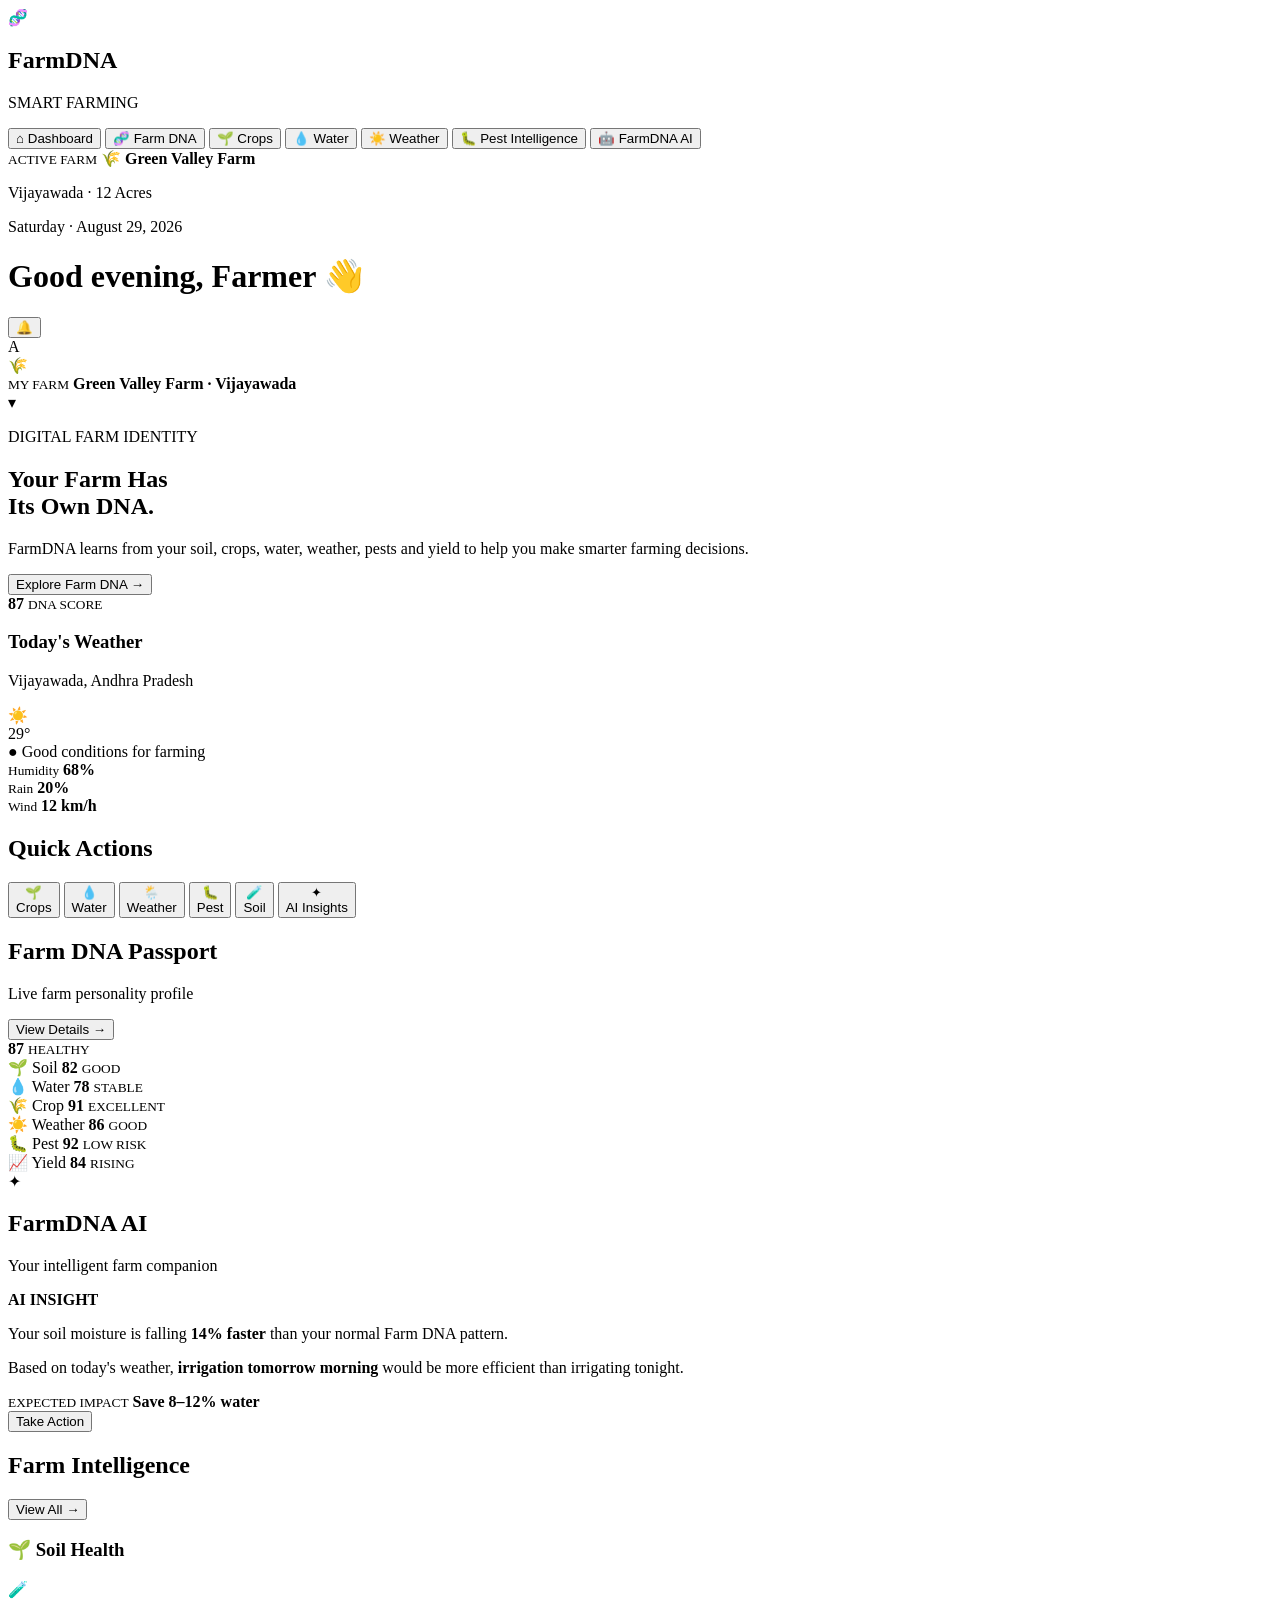
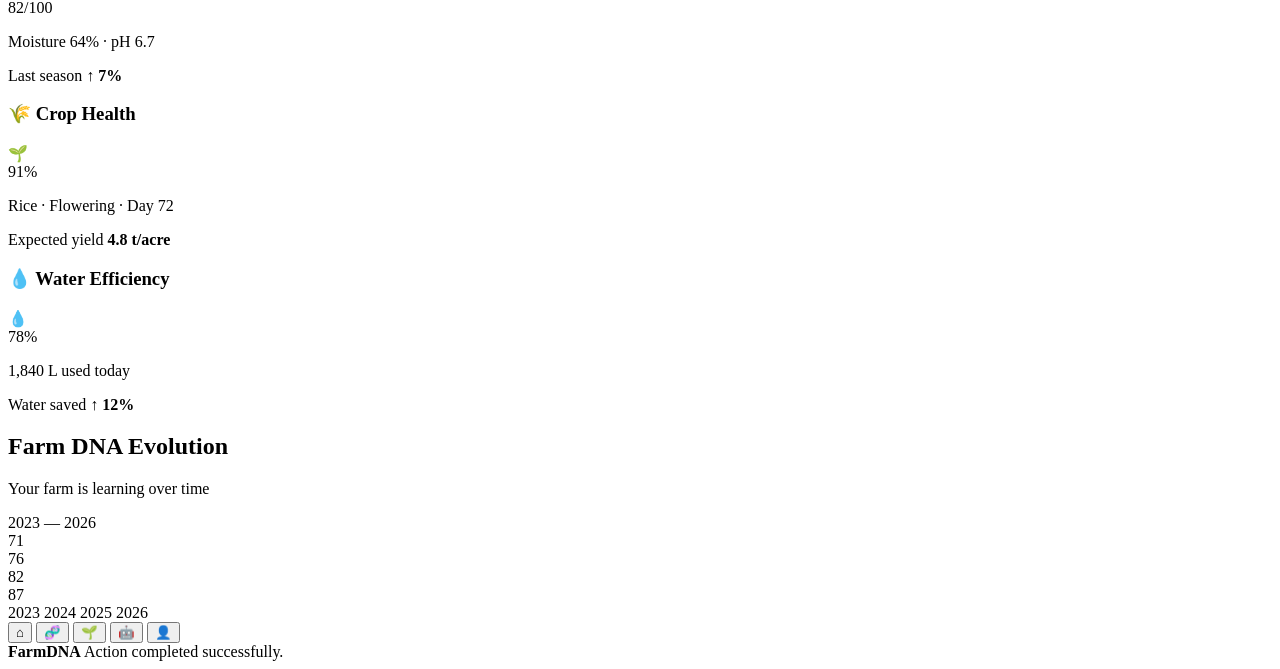
==== commit 7257f3a4: "Change 'Hello World' to 'Goodbye World'" ====
--- a/index.html
+++ b/index.html
@@ -1,1940 +1,630 @@
 <!DOCTYPE html>
 <html lang="en">
+
 <head>
-<meta charset="UTF-8">
-<meta name="viewport" content="width=device-width, initial-scale=1.0">
-
-<title>FarmDNA | Smart Farming</title>
-
-<style>
-/* =========================
-   FARM DNA DESIGN SYSTEM
-========================= */
-
-:root {
-    --forest: #12372A;
-    --green: #2E7D32;
-    --lime: #A8D65E;
-
-    --bg: #F5F7F1;
-    --white: #FFFFFF;
-
-    --text: #17231D;
-    --muted: #6B776F;
-
-    --blue: #3A86B8;
-    --yellow: #E7A93B;
-    --red: #D95C4F;
-
-    --border: #E3E9E1;
-
-    --shadow: 0 12px 35px rgba(18,55,42,0.08);
-}
-
-* {
-    margin: 0;
-    padding: 0;
-    box-sizing: border-box;
-}
-
-body {
-    font-family: Arial, Helvetica, sans-serif;
-    background: var(--bg);
-    color: var(--text);
-}
-
-button {
-    font-family: inherit;
-    cursor: pointer;
-}
-
-/* =========================
-   LAYOUT
-========================= */
-
-.app {
-    display: flex;
-    min-height: 100vh;
-}
-
-/* =========================
-   SIDEBAR
-========================= */
-
-.sidebar {
-    width: 245px;
-    background: var(--forest);
-    color: white;
-    position: fixed;
-    left: 0;
-    top: 0;
-    bottom: 0;
-    padding: 25px 18px;
-    z-index: 100;
-}
-
-.logo {
-    display: flex;
-    align-items: center;
-    gap: 12px;
-    padding: 8px 10px 35px;
-}
-
-.logo-box {
-    width: 42px;
-    height: 42px;
-    border-radius: 13px;
-    background: var(--lime);
-    color: var(--forest);
-    display: flex;
-    align-items: center;
-    justify-content: center;
-    font-size: 21px;
-    font-weight: bold;
-}
-
-.logo-text {
-    font-size: 21px;
-    font-weight: 800;
-}
-
-.logo-text span {
-    color: var(--lime);
-}
-
-.nav {
-    display: flex;
-    flex-direction: column;
-    gap: 7px;
-}
-
-.nav button {
-    width: 100%;
-    padding: 14px;
-    border: none;
-    border-radius: 13px;
-    background: transparent;
-    color: #B5C4BA;
-    text-align: left;
-    font-size: 14px;
-    display: flex;
-    align-items: center;
-    gap: 13px;
-    transition: 0.2s;
-}
-
-.nav button:hover {
-    background: rgba(255,255,255,0.08);
-    color: white;
-}
-
-.nav button.active {
-    background: rgba(168,214,94,0.15);
-    color: white;
-}
-
-.nav-icon {
-    width: 24px;
-    font-size: 18px;
-    text-align: center;
-}
-
-.farm-mini {
-    position: absolute;
-    left: 18px;
-    right: 18px;
-    bottom: 25px;
-    padding: 16px;
-    border-radius: 15px;
-    background: rgba(255,255,255,0.08);
-}
-
-.farm-mini small {
-    color: #91A399;
-    font-size: 10px;
-}
-
-.farm-mini strong {
-    display: block;
-    margin-top: 6px;
-    font-size: 12px;
-}
-
-/* =========================
-   MAIN
-========================= */
-
-.main {
-    margin-left: 245px;
-    width: calc(100% - 245px);
-    padding: 30px;
-    max-width: 1600px;
-}
-
-/* =========================
-   TOP BAR
-========================= */
-
-.topbar {
-    display: flex;
-    justify-content: space-between;
-    align-items: center;
-    margin-bottom: 25px;
-}
-
-.greeting small {
-    color: var(--muted);
-    font-size: 12px;
-}
-
-.greeting h1 {
-    font-size: 28px;
-    margin-top: 6px;
-}
-
-.top-right {
-    display: flex;
-    align-items: center;
-    gap: 12px;
-}
-
-.notification {
-    width: 43px;
-    height: 43px;
-    border-radius: 13px;
-    border: 1px solid var(--border);
-    background: white;
-    font-size: 18px;
-    position: relative;
-}
-
-.notification-dot {
-    width: 8px;
-    height: 8px;
-    background: var(--red);
-    position: absolute;
-    top: 8px;
-    right: 8px;
-    border-radius: 50%;
-}
-
-.avatar {
-    width: 43px;
-    height: 43px;
-    border-radius: 13px;
-    background: var(--forest);
-    color: var(--lime);
-    display: flex;
-    justify-content: center;
-    align-items: center;
-    font-weight: bold;
-}
-
-/* =========================
-   FARM SELECTOR
-========================= */
-
-.farm-selector {
-    display: inline-flex;
-    align-items: center;
-    gap: 12px;
-    padding: 10px 15px;
-    background: white;
-    border: 1px solid var(--border);
-    border-radius: 15px;
-    margin-bottom: 22px;
-}
-
-.farm-icon {
-    width: 37px;
-    height: 37px;
-    background: #EEF5E8;
-    border-radius: 11px;
-    display: flex;
-    align-items: center;
-    justify-content: center;
-}
-
-.farm-selector small {
-    display: block;
-    color: var(--muted);
-    font-size: 10px;
-}
-
-.farm-selector strong {
-    font-size: 13px;
-}
-
-/* =========================
-   HERO
-========================= */
-
-.hero-grid {
-    display: grid;
-    grid-template-columns: 1.5fr 0.7fr;
-    gap: 20px;
-}
-
-.hero {
-    min-height: 290px;
-    border-radius: 25px;
-    padding: 32px;
-    background: var(--forest);
-    color: white;
-    position: relative;
-    overflow: hidden;
-}
-
-.hero::before {
-    content: "";
-    position: absolute;
-    width: 400px;
-    height: 400px;
-    border: 1px solid rgba(168,214,94,0.18);
-    border-radius: 50%;
-    right: -150px;
-    top: -160px;
-}
-
-.hero::after {
-    content: "";
-    position: absolute;
-    width: 280px;
-    height: 280px;
-    border: 1px solid rgba(168,214,94,0.13);
-    border-radius: 50%;
-    right: -90px;
-    top: -100px;
-}
-
-.hero-label {
-    color: var(--lime);
-    font-size: 11px;
-    font-weight: bold;
-    letter-spacing: 1.5px;
-    text-transform: uppercase;
-}
-
-.hero h2 {
-    font-size: 29px;
-    max-width: 480px;
-    margin-top: 12px;
-}
-
-.hero p {
-    max-width: 500px;
-    color: #B7C7BD;
-    line-height: 1.7;
-    font-size: 13px;
-    margin-top: 10px;
-}
-
-.hero-button {
-    margin-top: 25px;
-    padding: 13px 19px;
-    border: none;
-    border-radius: 12px;
-    background: var(--lime);
-    color: var(--forest);
-    font-weight: bold;
-}
-
-.dna-orbit {
-    position: absolute;
-    width: 165px;
-    height: 165px;
-    border-radius: 50%;
-    border: 2px solid rgba(168,214,94,0.45);
-    right: 65px;
-    top: 60px;
-    display: flex;
-    justify-content: center;
-    align-items: center;
-}
-
-.dna-orbit::before {
-    content: "";
-    position: absolute;
-    width: 125px;
-    height: 125px;
-    border-radius: 50%;
-    border: 1px dashed rgba(168,214,94,0.45);
-}
-
-.dna-orbit::after {
-    content: "";
-    position: absolute;
-    width: 75px;
-    height: 75px;
-    border-radius: 50%;
-    border: 1px solid rgba(168,214,94,0.3);
-}
-
-.dna-score {
-    text-align: center;
-    z-index: 2;
-}
-
-.dna-score strong {
-    display: block;
-    font-size: 38px;
-}
-
-.dna-score span {
-    color: var(--lime);
-    font-size: 9px;
-    font-weight: bold;
-}
-
-/* =========================
-   WEATHER
-========================= */
-
-.weather {
-    background: white;
-    border-radius: 25px;
-    padding: 25px;
-    box-shadow: var(--shadow);
-}
-
-.weather-head {
-    display: flex;
-    justify-content: space-between;
-}
-
-.weather-head h3 {
-    font-size: 15px;
-}
-
-.weather-head small {
-    color: var(--muted);
-    font-size: 10px;
-}
-
-.weather-icon {
-    font-size: 38px;
-}
-
-.temperature {
-    font-size: 42px;
-    font-weight: 800;
-    margin-top: 22px;
-}
-
-.weather-good {
-    color: var(--green);
-    font-size: 11px;
-    font-weight: bold;
-    margin-top: 4px;
-}
-
-.weather-data {
-    display: flex;
-    gap: 25px;
-    margin-top: 25px;
-}
-
-.weather-data small {
-    color: var(--muted);
-    display: block;
-    font-size: 9px;
-}
-
-.weather-data strong {
-    font-size: 12px;
-}
-
-/* =========================
-   SECTION
-========================= */
-
-.section {
-    margin-top: 28px;
-}
-
-.section-title {
-    display: flex;
-    justify-content: space-between;
-    align-items: center;
-    margin-bottom: 14px;
-}
-
-.section-title h2 {
-    font-size: 17px;
-}
-
-.section-title button {
-    border: none;
-    background: transparent;
-    color: var(--green);
-    font-size: 11px;
-    font-weight: bold;
-}
-
-/* =========================
-   QUICK ACTIONS
-========================= */
-
-.quick-grid {
-    display: grid;
-    grid-template-columns: repeat(6,1fr);
-    gap: 12px;
-}
-
-.quick {
-    background: white;
-    border-radius: 17px;
-    padding: 17px 10px;
-    text-align: center;
-    border: 1px solid var(--border);
-    transition: 0.2s;
-}
-
-.quick:hover {
-    transform: translateY(-4px);
-    box-shadow: var(--shadow);
-}
-
-.quick-icon {
-    width: 42px;
-    height: 42px;
-    margin: auto;
-    border-radius: 12px;
-    background: #EEF5E8;
-    display: flex;
-    justify-content: center;
-    align-items: center;
-    font-size: 19px;
-}
-
-.quick span {
-    display: block;
-    margin-top: 9px;
-    font-size: 11px;
-    font-weight: 600;
-}
-
-/* =========================
-   CONTENT
-========================= */
-
-.content-grid {
-    display: grid;
-    grid-template-columns: 1.2fr 0.8fr;
-    gap: 20px;
-}
-
-.card {
-    background: white;
-    border-radius: 24px;
-    padding: 25px;
-    box-shadow: var(--shadow);
-}
-
-/* =========================
-   DNA CARD
-========================= */
-
-.dna-content {
-    display: flex;
-    align-items: center;
-    gap: 35px;
-}
-
-.dna-ring {
-    width: 185px;
-    height: 185px;
-    flex-shrink: 0;
-    border-radius: 50%;
-    background:
-        conic-gradient(
-            var(--green) 0deg 313deg,
-            #E7ECE5 313deg 360deg
-        );
-    display: flex;
-    align-items: center;
-    justify-content: center;
-}
-
-.dna-ring-inner {
-    width: 140px;
-    height: 140px;
-    background: white;
-    border-radius: 50%;
-    display: flex;
-    align-items: center;
-    justify-content: center;
-    flex-direction: column;
-}
-
-.dna-ring-inner strong {
-    font-size: 38px;
-}
-
-.dna-ring-inner small {
-    color: var(--muted);
-    font-size: 9px;
-}
-
-.dna-items {
-    flex: 1;
-    display: grid;
-    grid-template-columns: 1fr 1fr;
-    gap: 10px;
-}
-
-.dna-item {
-    background: var(--bg);
-    padding: 13px;
-    border-radius: 14px;
-}
-
-.dna-item small {
-    color: var(--muted);
-    font-size: 10px;
-}
-
-.dna-item strong {
-    display: block;
-    margin-top: 5px;
-    font-size: 15px;
-}
-
-.good {
-    color: var(--green);
-    font-size: 8px;
-    font-weight: bold;
-}
-
-/* =========================
-   AI
-========================= */
-
-.ai-card {
-    background: linear-gradient(145deg,#FFFFFF,#F0F7EA);
-}
-
-.ai-header {
-    display: flex;
-    align-items: center;
-    gap: 13px;
-}
-
-.ai-icon {
-    width: 48px;
-    height: 48px;
-    background: var(--forest);
-    color: var(--lime);
-    border-radius: 15px;
-    display: flex;
-    justify-content: center;
-    align-items: center;
-    font-size: 22px;
-}
-
-.ai-header h3 {
-    font-size: 16px;
-}
-
-.ai-header p {
-    font-size: 10px;
-    color: var(--muted);
-    margin-top: 4px;
-}
-
-.ai-message {
-    background: white;
-    border: 1px solid var(--border);
-    padding: 18px;
-    border-radius: 17px;
-    font-size: 12px;
-    line-height: 1.7;
-    margin-top: 22px;
-}
-
-.ai-message .green-text {
-    color: var(--green);
-    font-weight: bold;
-}
-
-.ai-bottom {
-    display: flex;
-    justify-content: space-between;
-    align-items: center;
-    margin-top: 18px;
-}
-
-.ai-impact {
-    font-size: 9px;
-    color: var(--muted);
-}
-
-.ai-impact strong {
-    display: block;
-    color: var(--green);
-    font-size: 12px;
-    margin-top: 3px;
-}
-
-.action {
-    border: none;
-    padding: 11px 15px;
-    border-radius: 11px;
-    background: var(--forest);
-    color: white;
-    font-size: 10px;
-    font-weight: bold;
-}
-
-/* =========================
-   METRICS
-========================= */
-
-.metrics {
-    display: grid;
-    grid-template-columns: repeat(3,1fr);
-    gap: 20px;
-}
-
-.metric {
-    background: white;
-    padding: 23px;
-    border-radius: 22px;
-    box-shadow: var(--shadow);
-}
-
-.metric-head {
-    display: flex;
-    justify-content: space-between;
-    align-items: center;
-}
-
-.metric-head h3 {
-    font-size: 14px;
-}
-
-.metric-icon {
-    width: 38px;
-    height: 38px;
-    background: #EEF5E8;
-    border-radius: 12px;
-    display: flex;
-    justify-content: center;
-    align-items: center;
-}
-
-.metric-number {
-    font-size: 30px;
-    font-weight: 800;
-    margin-top: 20px;
-}
-
-.metric-number span {
-    font-size: 13px;
-    color: var(--muted);
-}
-
-.metric-sub {
-    font-size: 10px;
-    color: var(--muted);
-    margin-top: 4px;
-}
-
-.progress {
-    height: 7px;
-    background: #E8EDE7;
-    border-radius: 10px;
-    margin-top: 17px;
-    overflow: hidden;
-}
-
-.progress-bar {
-    height: 100%;
-    border-radius: 10px;
-    background: var(--green);
-}
-
-.metric-foot {
-    display: flex;
-    justify-content: space-between;
-    margin-top: 12px;
-    font-size: 9px;
-    color: var(--muted);
-}
-
-.up {
-    color: var(--green);
-    font-weight: bold;
-}
-
-/* =========================
-   EVOLUTION
-========================= */
-
-.evolution {
-    margin-top: 20px;
-}
-
-.chart {
-    height: 140px;
-    display: flex;
-    align-items: flex-end;
-    gap: 15px;
-    padding: 15px 5px 0;
-}
-
-.bar {
-    flex: 1;
-    border-radius: 8px 8px 2px 2px;
-    background: #DCE8D8;
-    transition: 0.3s;
-}
-
-.bar:hover {
-    background: var(--green);
-}
-
-.bar:nth-child(1) {height:55%;}
-.bar:nth-child(2) {height:62%;}
-.bar:nth-child(3) {height:71%;}
-.bar:nth-child(4) {height:82%;}
-
-.chart-labels {
-    display: flex;
-    justify-content: space-between;
-    color: var(--muted);
-    font-size: 9px;
-}
-
-/* =========================
-   MOBILE NAV
-========================= */
-
-.mobile-nav {
-    display: none;
-}
-
-/* =========================
-   RESPONSIVE
-========================= */
-
-@media(max-width:1100px) {
-
-    .quick-grid {
-        grid-template-columns: repeat(3,1fr);
-    }
-
-    .hero-grid {
-        grid-template-columns: 1fr;
-    }
-
-    .content-grid {
-        grid-template-columns: 1fr;
-    }
-
-    .metrics {
-        grid-template-columns: 1fr 1fr;
-    }
-}
-
-@media(max-width:750px) {
-
-    .sidebar {
-        display: none;
-    }
-
-    .main {
-        margin-left: 0;
-        width: 100%;
-        padding: 20px 15px 100px;
-    }
-
-    .topbar {
-        align-items: flex-start;
-    }
-
-    .greeting h1 {
-        font-size: 22px;
-    }
-
-    .avatar {
-        display: none;
-    }
-
-    .hero {
-        min-height: 330px;
-        padding: 24px;
-    }
-
-    .hero h2 {
-        font-size: 24px;
-        max-width: 300px;
-    }
-
-    .dna-orbit {
-        width: 125px;
-        height: 125px;
-        right: 22px;
-        bottom: 25px;
-        top: auto;
-    }
-
-    .dna-orbit::before {
-        width: 95px;
-        height: 95px;
-    }
-
-    .dna-orbit::after {
-        width: 55px;
-        height: 55px;
-    }
-
-    .dna-score strong {
-        font-size: 28px;
-    }
-
-    .quick-grid {
-        grid-template-columns: repeat(3,1fr);
-    }
-
-    .dna-content {
-        flex-direction: column;
-    }
-
-    .dna-items {
-        width: 100%;
-    }
-
-    .metrics {
-        grid-template-columns: 1fr;
-    }
-
-    .mobile-nav {
-        display: flex;
-        position: fixed;
-        bottom: 14px;
-        left: 14px;
-        right: 14px;
-        height: 65px;
-        border-radius: 21px;
-        background: rgba(18,55,42,0.97);
-        z-index: 200;
-        justify-content: space-around;
-        align-items: center;
-        box-shadow: 0 10px 30px rgba(0,0,0,.25);
-    }
-
-    .mobile-nav button {
-        border: none;
-        background: transparent;
-        color: #AABBB0;
-        font-size: 20px;
-    }
-
-    .mobile-nav button.active {
-        color: var(--lime);
-    }
-}
-
-@media(max-width:430px) {
-
-    .quick {
-        padding: 13px 5px;
-    }
-
-    .quick span {
-        font-size: 9px;
-    }
-
-    .dna-ring {
-        width: 155px;
-        height: 155px;
-    }
-
-    .dna-ring-inner {
-        width: 118px;
-        height: 118px;
-    }
-
-    .dna-ring-inner strong {
-        font-size: 30px;
-    }
-
-    .dna-items {
-        gap: 7px;
-    }
-
-    .dna-item {
-        padding: 10px;
-    }
-}
-
-</style>
+    <meta charset="UTF-8">
+    <meta name="viewport" content="width=device-width, initial-scale=1.0">
+
+    <title>FarmDNA | Smart Farming</title>
+
+    <link rel="stylesheet" href="style.css">
 </head>
 
-
 <body>
 
-<div class="app">
-
-<!-- =========================
-     SIDEBAR
-========================= -->
-
-<aside class="sidebar">
-
-    <div class="logo">
-
-        <div class="logo-box">
-            🧬
+    <!-- SIDEBAR -->
+    <aside class="sidebar">
+
+        <div class="logo">
+            <div class="logo-icon">🧬</div>
+
+            <div>
+                <h2>Farm<span>DNA</span></h2>
+                <p>SMART FARMING</p>
+            </div>
         </div>
 
-        <div class="logo-text">
-            Farm<span>DNA</span>
+        <nav>
+
+            <button class="nav-item active" data-section="dashboard">
+                <span>⌂</span>
+                Dashboard
+            </button>
+
+            <button class="nav-item" data-section="dna">
+                <span>🧬</span>
+                Farm DNA
+            </button>
+
+            <button class="nav-item" data-section="crops">
+                <span>🌱</span>
+                Crops
+            </button>
+
+            <button class="nav-item" data-section="water">
+                <span>💧</span>
+                Water
+            </button>
+
+            <button class="nav-item" data-section="weather">
+                <span>☀️</span>
+                Weather
+            </button>
+
+            <button class="nav-item" data-section="pest">
+                <span>🐛</span>
+                Pest Intelligence
+            </button>
+
+            <button class="nav-item" data-section="ai">
+                <span>🤖</span>
+                FarmDNA AI
+            </button>
+
+        </nav>
+
+        <div class="farm-mini">
+
+            <small>ACTIVE FARM</small>
+
+            <strong>🌾 Green Valley Farm</strong>
+
+            <p>Vijayawada · 12 Acres</p>
+
         </div>
 
+    </aside>
+
+
+    <!-- MAIN -->
+    <main class="main">
+
+        <!-- HEADER -->
+        <header class="header">
+
+            <div>
+                <p class="date">Saturday · August 29, 2026</p>
+
+                <h1>
+                    Good evening, Farmer 👋
+                </h1>
+            </div>
+
+            <div class="header-actions">
+
+                <button class="notification" id="notificationBtn">
+                    🔔
+                    <span></span>
+                </button>
+
+                <div class="profile">
+                    A
+                </div>
+
+            </div>
+
+        </header>
+
+
+        <!-- FARM SELECTOR -->
+        <div class="farm-selector">
+
+            <div class="farm-selector-icon">
+                🌾
+            </div>
+
+            <div>
+                <small>MY FARM</small>
+
+                <strong>
+                    Green Valley Farm · Vijayawada
+                </strong>
+            </div>
+
+            <div class="arrow">
+                ▾
+            </div>
+
+        </div>
+
+
+        <!-- HERO -->
+        <section class="hero-section">
+
+            <div class="hero">
+
+                <div class="hero-content">
+
+                    <p class="eyebrow">
+                        DIGITAL FARM IDENTITY
+                    </p>
+
+                    <h2>
+                        Your Farm Has
+                        <br>
+                        Its Own <span>DNA.</span>
+                    </h2>
+
+                    <p class="hero-description">
+
+                        FarmDNA learns from your soil, crops,
+                        water, weather, pests and yield to help
+                        you make smarter farming decisions.
+
+                    </p>
+
+                    <button class="primary-btn" id="dnaBtn">
+
+                        Explore Farm DNA
+                        <span>→</span>
+
+                    </button>
+
+                </div>
+
+
+                <!-- DNA CIRCLE -->
+
+                <div class="dna-visual">
+
+                    <div class="orbit orbit-1"></div>
+                    <div class="orbit orbit-2"></div>
+
+                    <div class="dna-score">
+
+                        <strong>87</strong>
+
+                        <small>DNA SCORE</small>
+
+                    </div>
+
+                </div>
+
+            </div>
+
+
+            <!-- WEATHER CARD -->
+
+            <div class="weather-card">
+
+                <div class="weather-top">
+
+                    <div>
+                        <h3>Today's Weather</h3>
+
+                        <p>
+                            Vijayawada, Andhra Pradesh
+                        </p>
+                    </div>
+
+                    <div class="weather-icon">
+                        ☀️
+                    </div>
+
+                </div>
+
+                <div class="temperature">
+                    29°
+                </div>
+
+                <div class="weather-status">
+                    ● Good conditions for farming
+                </div>
+
+                <div class="weather-details">
+
+                    <div>
+                        <small>Humidity</small>
+                        <strong>68%</strong>
+                    </div>
+
+                    <div>
+                        <small>Rain</small>
+                        <strong>20%</strong>
+                    </div>
+
+                    <div>
+                        <small>Wind</small>
+                        <strong>12 km/h</strong>
+                    </div>
+
+                </div>
+
+            </div>
+
+        </section>
+
+
+        <!-- QUICK ACTIONS -->
+
+        <section class="section">
+
+            <div class="section-header">
+                <h2>Quick Actions</h2>
+            </div>
+
+            <div class="quick-actions">
+
+                <button class="quick-card" data-action="crops">
+                    <div>🌱</div>
+                    <span>Crops</span>
+                </button>
+
+                <button class="quick-card" data-action="water">
+                    <div>💧</div>
+                    <span>Water</span>
+                </button>
+
+                <button class="quick-card" data-action="weather">
+                    <div>🌦️</div>
+                    <span>Weather</span>
+                </button>
+
+                <button class="quick-card" data-action="pest">
+                    <div>🐛</div>
+                    <span>Pest</span>
+                </button>
+
+                <button class="quick-card" data-action="soil">
+                    <div>🧪</div>
+                    <span>Soil</span>
+                </button>
+
+                <button class="quick-card" data-action="ai">
+                    <div>✦</div>
+                    <span>AI Insights</span>
+                </button>
+
+            </div>
+
+        </section>
+
+
+        <!-- DNA + AI -->
+
+        <section class="two-column section">
+
+
+            <!-- DNA PASSPORT -->
+
+            <div class="card">
+
+                <div class="card-header">
+
+                    <div>
+                        <h2>Farm DNA Passport</h2>
+                        <p>Live farm personality profile</p>
+                    </div>
+
+                    <button class="text-btn" id="detailsBtn">
+                        View Details →
+                    </button>
+
+                </div>
+
+
+                <div class="dna-passport">
+
+                    <div class="dna-ring">
+
+                        <div class="dna-ring-inner">
+
+                            <strong>87</strong>
+
+                            <small>HEALTHY</small>
+
+                        </div>
+
+                    </div>
+
+
+                    <div class="dna-properties">
+
+                        <div class="property">
+                            <span>🌱 Soil</span>
+                            <strong>82</strong>
+                            <small>GOOD</small>
+                        </div>
+
+                        <div class="property">
+                            <span>💧 Water</span>
+                            <strong>78</strong>
+                            <small>STABLE</small>
+                        </div>
+
+                        <div class="property">
+                            <span>🌾 Crop</span>
+                            <strong>91</strong>
+                            <small>EXCELLENT</small>
+                        </div>
+
+                        <div class="property">
+                            <span>☀️ Weather</span>
+                            <strong>86</strong>
+                            <small>GOOD</small>
+                        </div>
+
+                        <div class="property">
+                            <span>🐛 Pest</span>
+                            <strong>92</strong>
+                            <small>LOW RISK</small>
+                        </div>
+
+                        <div class="property">
+                            <span>📈 Yield</span>
+                            <strong>84</strong>
+                            <small>RISING</small>
+                        </div>
+
+                    </div>
+
+                </div>
+
+            </div>
+
+
+            <!-- AI CARD -->
+
+            <div class="card ai-card">
+
+                <div class="ai-title">
+
+                    <div class="ai-icon">
+                        ✦
+                    </div>
+
+                    <div>
+                        <h2>FarmDNA AI</h2>
+                        <p>Your intelligent farm companion</p>
+                    </div>
+
+                </div>
+
+
+                <div class="ai-message">
+
+                    <strong>AI INSIGHT</strong>
+
+                    <p>
+
+                        Your soil moisture is falling
+                        <b>14% faster</b> than your normal
+                        Farm DNA pattern.
+
+                    </p>
+
+                    <p>
+
+                        Based on today's weather,
+                        <b>irrigation tomorrow morning</b>
+                        would be more efficient than
+                        irrigating tonight.
+
+                    </p>
+
+                </div>
+
+
+                <div class="ai-footer">
+
+                    <div>
+
+                        <small>EXPECTED IMPACT</small>
+
+                        <strong>
+                            Save 8–12% water
+                        </strong>
+
+                    </div>
+
+                    <button class="dark-btn" id="actionBtn">
+                        Take Action
+                    </button>
+
+                </div>
+
+            </div>
+
+        </section>
+
+
+        <!-- FARM INTELLIGENCE -->
+
+        <section class="section">
+
+            <div class="section-header">
+
+                <h2>Farm Intelligence</h2>
+
+                <button class="text-btn">
+                    View All →
+                </button>
+
+            </div>
+
+
+            <div class="metrics">
+
+
+                <!-- SOIL -->
+
+                <div class="metric-card">
+
+                    <div class="metric-header">
+
+                        <h3>🌱 Soil Health</h3>
+
+                        <span>🧪</span>
+
+                    </div>
+
+                    <div class="metric-number">
+                        82<span>/100</span>
+                    </div>
+
+                    <p>
+                        Moisture 64% · pH 6.7
+                    </p>
+
+                    <div class="progress">
+                        <div style="width:82%"></div>
+                    </div>
+
+                    <div class="metric-footer">
+                        <span>Last season</span>
+                        <b>↑ 7%</b>
+                    </div>
+
+                </div>
+
+
+                <!-- CROP -->
+
+                <div class="metric-card">
+
+                    <div class="metric-header">
+
+                        <h3>🌾 Crop Health</h3>
+
+                        <span>🌱</span>
+
+                    </div>
+
+                    <div class="metric-number">
+                        91<span>%</span>
+                    </div>
+
+                    <p>
+                        Rice · Flowering · Day 72
+                    </p>
+
+                    <div class="progress">
+                        <div style="width:91%"></div>
+                    </div>
+
+                    <div class="metric-footer">
+                        <span>Expected yield</span>
+                        <b>4.8 t/acre</b>
+                    </div>
+
+                </div>
+
+
+                <!-- WATER -->
+
+                <div class="metric-card">
+
+                    <div class="metric-header">
+
+                        <h3>💧 Water Efficiency</h3>
+
+                        <span>💧</span>
+
+                    </div>
+
+                    <div class="metric-number">
+                        78<span>%</span>
+                    </div>
+
+                    <p>
+                        1,840 L used today
+                    </p>
+
+                    <div class="progress">
+                        <div style="width:78%"></div>
+                    </div>
+
+                    <div class="metric-footer">
+                        <span>Water saved</span>
+                        <b>↑ 12%</b>
+                    </div>
+
+                </div>
+
+            </div>
+
+        </section>
+
+
+        <!-- EVOLUTION -->
+
+        <section class="card evolution">
+
+            <div class="card-header">
+
+                <div>
+                    <h2>Farm DNA Evolution</h2>
+
+                    <p>
+                        Your farm is learning over time
+                    </p>
+                </div>
+
+                <span class="year">
+                    2023 — 2026
+                </span>
+
+            </div>
+
+
+            <div class="chart">
+
+                <div class="bar" style="height:55%">
+                    <span>71</span>
+                </div>
+
+                <div class="bar" style="height:65%">
+                    <span>76</span>
+                </div>
+
+                <div class="bar" style="height:77%">
+                    <span>82</span>
+                </div>
+
+                <div class="bar active-bar" style="height:90%">
+                    <span>87</span>
+                </div>
+
+            </div>
+
+
+            <div class="chart-labels">
+
+                <span>2023</span>
+                <span>2024</span>
+                <span>2025</span>
+                <span>2026</span>
+
+            </div>
+
+        </section>
+
+    </main>
+
+
+    <!-- MOBILE NAV -->
+
+    <nav class="mobile-nav">
+
+        <button class="active">⌂</button>
+        <button>🧬</button>
+        <button>🌱</button>
+        <button>🤖</button>
+        <button>👤</button>
+
+    </nav>
+
+
+    <!-- TOAST -->
+
+    <div id="toast" class="toast">
+        <strong>FarmDNA</strong>
+        <span>Action completed successfully.</span>
     </div>
 
 
-    <nav class="nav">
-
-        <button class="active" onclick="home()">
-            <span class="nav-icon">⌂</span>
-            Home
-        </button>
-
-        <button onclick="dna()">
-            <span class="nav-icon">🧬</span>
-            Farm DNA
-        </button>
-
-        <button onclick="crops()">
-            <span class="nav-icon">🌱</span>
-            Crops
-        </button>
-
-        <button onclick="water()">
-            <span class="nav-icon">💧</span>
-            Water
-        </button>
-
-        <button onclick="weather()">
-            <span class="nav-icon">☀️</span>
-            Weather
-        </button>
-
-        <button onclick="pest()">
-            <span class="nav-icon">🐛</span>
-            Pest Intelligence
-        </button>
-
-        <button onclick="ai()">
-            <span class="nav-icon">🤖</span>
-            FarmDNA AI
-        </button>
-
-    </nav>
-
-
-    <div class="farm-mini">
-
-        <small>ACTIVE FARM</small>
-
-        <strong>
-            🌾 Green Valley Farm
-        </strong>
-
-        <small>
-            Vijayawada · 12 Acres
-        </small>
-
-    </div>
-
-</aside>
-
-
-<!-- =========================
-     MAIN CONTENT
-========================= -->
-
-<main class="main">
-
-
-<!-- TOP BAR -->
-
-<div class="topbar">
-
-    <div class="greeting">
-
-        <small>
-            Saturday · August 29
-        </small>
-
-        <h1>
-            Good evening, Farmer 👋
-        </h1>
-
-    </div>
-
-
-    <div class="top-right">
-
-        <button class="notification"
-                onclick="showNotification()">
-
-            🔔
-
-            <span class="notification-dot"></span>
-
-        </button>
-
-        <div class="avatar">
-            A
-        </div>
-
-    </div>
-
-</div>
-
-
-<!-- FARM SELECTOR -->
-
-<div class="farm-selector">
-
-    <div class="farm-icon">
-        🌾
-    </div>
-
-    <div>
-
-        <small>
-            MY FARM
-        </small>
-
-        <strong>
-            Green Valley Farm · Vijayawada
-        </strong>
-
-    </div>
-
-    <span>
-        ▾
-    </span>
-
-</div>
-
-
-<!-- HERO -->
-
-<div class="hero-grid">
-
-
-    <section class="hero">
-
-        <div class="hero-label">
-            DIGITAL FARM IDENTITY
-        </div>
-
-        <h2>
-            Your Farm Has Its Own DNA.
-        </h2>
-
-        <p>
-            FarmDNA learns from your soil, crops,
-            water, weather, pests and yield to help
-            you make smarter farming decisions.
-        </p>
-
-        <button class="hero-button"
-                onclick="dna()">
-
-            Explore Farm DNA →
-        </button>
-
-
-        <div class="dna-orbit">
-
-            <div class="dna-score">
-
-                <strong>
-                    87
-                </strong>
-
-                <span>
-                    DNA SCORE
-                </span>
-
-            </div>
-
-        </div>
-
-    </section>
-
-
-    <!-- WEATHER -->
-
-    <section class="weather">
-
-        <div class="weather-head">
-
-            <div>
-
-                <h3>
-                    Today's Weather
-                </h3>
-
-                <small>
-                    Vijayawada, Andhra Pradesh
-                </small>
-
-            </div>
-
-            <div class="weather-icon">
-                ☀️
-            </div>
-
-        </div>
-
-
-        <div class="temperature">
-            29°
-        </div>
-
-        <div class="weather-good">
-            ● Good conditions for farming
-        </div>
-
-
-        <div class="weather-data">
-
-            <div>
-                <small>Humidity</small>
-                <strong>68%</strong>
-            </div>
-
-            <div>
-                <small>Rain</small>
-                <strong>20%</strong>
-            </div>
-
-            <div>
-                <small>Wind</small>
-                <strong>12 km/h</strong>
-            </div>
-
-        </div>
-
-    </section>
-
-</div>
-
-
-<!-- QUICK ACTIONS -->
-
-<section class="section">
-
-    <div class="section-title">
-        <h2>Quick Actions</h2>
-    </div>
-
-
-    <div class="quick-grid">
-
-
-        <div class="quick" onclick="crops()">
-
-            <div class="quick-icon">
-                🌱
-            </div>
-
-            <span>Crops</span>
-
-        </div>
-
-
-        <div class="quick" onclick="water()">
-
-            <div class="quick-icon">
-                💧
-            </div>
-
-            <span>Water</span>
-
-        </div>
-
-
-        <div class="quick" onclick="weather()">
-
-            <div class="quick-icon">
-                🌦️
-            </div>
-
-            <span>Weather</span>
-
-        </div>
-
-
-        <div class="quick" onclick="pest()">
-
-            <div class="quick-icon">
-                🐛
-            </div>
-
-            <span>Pest</span>
-
-        </div>
-
-
-        <div class="quick" onclick="dna()">
-
-            <div class="quick-icon">
-                🧪
-            </div>
-
-            <span>Soil</span>
-
-        </div>
-
-
-        <div class="quick" onclick="ai()">
-
-            <div class="quick-icon">
-                ✦
-            </div>
-
-            <span>AI Insights</span>
-
-        </div>
-
-    </div>
-
-</section>
-
-
-<!-- DNA + AI -->
-
-<section class="section">
-
-<div class="content-grid">
-
-
-<!-- FARM DNA -->
-
-<div class="card">
-
-    <div class="section-title">
-
-        <h2>
-            Farm DNA Passport
-        </h2>
-
-        <button onclick="dna()">
-            View Details →
-        </button>
-
-    </div>
-
-
-    <div class="dna-content">
-
-
-        <div class="dna-ring">
-
-            <div class="dna-ring-inner">
-
-                <strong>
-                    87
-                </strong>
-
-                <small>
-                    HEALTHY
-                </small>
-
-            </div>
-
-        </div>
-
-
-        <div class="dna-items">
-
-
-            <div class="dna-item">
-
-                <small>🌱 Soil</small>
-
-                <strong>82</strong>
-
-                <span class="good">
-                    ● GOOD
-                </span>
-
-            </div>
-
-
-            <div class="dna-item">
-
-                <small>💧 Water</small>
-
-                <strong>78</strong>
-
-                <span class="good">
-                    ● STABLE
-                </span>
-
-            </div>
-
-
-            <div class="dna-item">
-
-                <small>🌾 Crop</small>
-
-                <strong>91</strong>
-
-                <span class="good">
-                    ● EXCELLENT
-                </span>
-
-            </div>
-
-
-            <div class="dna-item">
-
-                <small>🌦 Weather</small>
-
-                <strong>86</strong>
-
-                <span class="good">
-                    ● GOOD
-                </span>
-
-            </div>
-
-
-            <div class="dna-item">
-
-                <small>🐛 Pest</small>
-
-                <strong>92</strong>
-
-                <span class="good">
-                    ● LOW RISK
-                </span>
-
-            </div>
-
-
-            <div class="dna-item">
-
-                <small>📈 Yield</small>
-
-                <strong>84</strong>
-
-                <span class="good">
-                    ● RISING
-                </span>
-
-            </div>
-
-
-        </div>
-
-    </div>
-
-</div>
-
-
-<!-- AI -->
-
-<div class="card ai-card">
-
-    <div class="ai-header">
-
-        <div class="ai-icon">
-            ✦
-        </div>
-
-        <div>
-
-            <h3>
-                FarmDNA AI
-            </h3>
-
-            <p>
-                Your intelligent farm companion
-            </p>
-
-        </div>
-
-    </div>
-
-
-    <div class="ai-message">
-
-        <strong class="green-text">
-            AI Insight
-        </strong>
-
-        <br><br>
-
-        Your soil moisture is falling
-        <span class="green-text">
-            14% faster
-        </span>
-        than your normal Farm DNA pattern.
-
-        <br><br>
-
-        Based on today's weather,
-        <span class="green-text">
-            irrigation tomorrow morning
-        </span>
-        would be more efficient than irrigating tonight.
-
-    </div>
-
-
-    <div class="ai-bottom">
-
-        <div class="ai-impact">
-
-            Expected impact
-
-            <strong>
-                Save 8–12% water
-            </strong>
-
-        </div>
-
-
-        <button class="action"
-                onclick="takeAction()">
-
-            Take Action
-
-        </button>
-
-    </div>
-
-</div>
-
-
-</div>
-
-</section>
-
-
-<!-- FARM INTELLIGENCE -->
-
-<section class="section">
-
-<div class="section-title">
-
-    <h2>
-        Farm Intelligence
-    </h2>
-
-    <button>
-        View All →
-    </button>
-
-</div>
-
-
-<div class="metrics">
-
-
-<!-- SOIL -->
-
-<div class="metric">
-
-    <div class="metric-head">
-
-        <h3>
-            🌱 Soil Health
-        </h3>
-
-        <div class="metric-icon">
-            🧪
-        </div>
-
-    </div>
-
-
-    <div class="metric-number">
-        82<span>/100</span>
-    </div>
-
-    <div class="metric-sub">
-        Moisture 64% · pH 6.7
-    </div>
-
-
-    <div class="progress">
-
-        <div class="progress-bar"
-             style="width:82%">
-        </div>
-
-    </div>
-
-
-    <div class="metric-foot">
-
-        <span>
-            Last season
-        </span>
-
-        <span class="up">
-            ↑ 7%
-        </span>
-
-    </div>
-
-</div>
-
-
-<!-- CROP -->
-
-<div class="metric">
-
-    <div class="metric-head">
-
-        <h3>
-            🌾 Crop Health
-        </h3>
-
-        <div class="metric-icon">
-            🌱
-        </div>
-
-    </div>
-
-
-    <div class="metric-number">
-        91%
-    </div>
-
-    <div class="metric-sub">
-        Rice · Flowering · Day 72
-    </div>
-
-
-    <div class="progress">
-
-        <div class="progress-bar"
-             style="width:91%">
-        </div>
-
-    </div>
-
-
-    <div class="metric-foot">
-
-        <span>
-            Expected yield
-        </span>
-
-        <span class="up">
-            4.8 t/acre
-        </span>
-
-    </div>
-
-</div>
-
-
-<!-- WATER -->
-
-<div class="metric">
-
-    <div class="metric-head">
-
-        <h3>
-            💧 Water Efficiency
-        </h3>
-
-        <div class="metric-icon">
-            💧
-        </div>
-
-    </div>
-
-
-    <div class="metric-number">
-        78%
-    </div>
-
-    <div class="metric-sub">
-        1,840 L used today
-    </div>
-
-
-    <div class="progress">
-
-        <div class="progress-bar"
-             style="width:78%">
-        </div>
-
-    </div>
-
-
-    <div class="metric-foot">
-
-        <span>
-            Water saved
-        </span>
-
-        <span class="up">
-            ↑ 12%
-        </span>
-
-    </div>
-
-</div>
-
-
-</div>
-
-</section>
-
-
-<!-- EVOLUTION -->
-
-<section class="section evolution">
-
-<div class="card">
-
-    <div class="section-title">
-
-        <div>
-
-            <h2>
-                Farm DNA Evolution
-            </h2>
-
-            <small style="
-                color:#6B776F;
-                font-size:10px;
-            ">
-                Your farm is learning over time
-            </small>
-
-        </div>
-
-        <button>
-            2023 — 2026
-        </button>
-
-    </div>
-
-
-    <div class="chart">
-
-        <div class="bar"
-             title="2023 — DNA 71">
-        </div>
-
-        <div class="bar"
-             title="2024 — DNA 76">
-        </div>
-
-        <div class="bar"
-             title="2025 — DNA 82">
-        </div>
-
-        <div class="bar"
-             title="2026 — DNA 87">
-        </div>
-
-    </div>
-
-
-    <div class="chart-labels">
-
-        <span>2023</span>
-        <span>2024</span>
-        <span>2025</span>
-        <span>2026</span>
-
-    </div>
-
-</div>
-
-</section>
-
-
-</main>
-
-</div>
-
-
-<!-- =========================
-     MOBILE NAV
-========================= -->
-
-<nav class="mobile-nav">
-
-    <button class="active"
-            onclick="home()">
-        ⌂
-    </button>
-
-    <button onclick="dna()">
-        🧬
-    </button>
-
-    <button onclick="crops()">
-        🌱
-    </button>
-
-    <button onclick="ai()">
-        🤖
-    </button>
-
-    <button onclick="profile()">
-        👤
-    </button>
-
-</nav>
-
-
-<!-- =========================
-     JAVASCRIPT
-========================= -->
-
-<script>
-
-function home() {
-    window.scrollTo({
-        top: 0,
-        behavior: "smooth"
-    });
-}
-
-
-function dna() {
-
-    alert(
-        "🧬 FARM DNA PASSPORT\n\n" +
-        "Overall DNA Score: 87/100\n\n" +
-        "🌱 Soil: 82\n" +
-        "💧 Water: 78\n" +
-        "🌾 Crop: 91\n" +
-        "🌦 Weather: 86\n" +
-        "🐛 Pest: 92\n" +
-        "📈 Yield: 84"
-    );
-
-}
-
-
-function crops() {
-
-    alert(
-        "🌱 CROP INTELLIGENCE\n\n" +
-        "Current Crop: Rice\n" +
-        "Growth Stage: Flowering\n" +
-        "Day: 72\n\n" +
-        "Crop Health: 91%\n" +
-        "Expected Yield: 4.8 t/acre"
-    );
-
-}
-
-
-function water() {
-
-    alert(
-        "💧 WATER INTELLIGENCE\n\n" +
-        "Water Efficiency: 78%\n" +
-        "Today's Usage: 1,840 L\n\n" +
-        "Recommendation:\n" +
-        "Irrigate tomorrow morning."
-    );
-
-}
-
-
-function weather() {
-
-    alert(
-        "☀️ WEATHER INTELLIGENCE\n\n" +
-        "Temperature: 29°C\n" +
-        "Humidity: 68%\n" +
-        "Rain Probability: 20%\n" +
-        "Wind: 12 km/h\n\n" +
-        "Farming conditions are good."
-    );
-
-}
-
-
-function pest() {
-
-    alert(
-        "🐛 PEST INTELLIGENCE\n\n" +
-        "Current Risk: LOW\n" +
-        "Probability: 18%\n\n" +
-        "Farm DNA indicates no immediate\n" +
-        "high-risk pest conditions."
-    );
-
-}
-
-
-function ai() {
-
-    alert(
-        "🤖 FARM DNA AI\n\n" +
-        "Your soil moisture is falling 14%\n" +
-        "faster than your normal pattern.\n\n" +
-        "Recommendation:\n" +
-        "Irrigate tomorrow morning.\n\n" +
-        "Potential water saving: 8–12%"
-    );
-
-}
-
-
-function profile() {
-
-    alert(
-        "👤 FARM PROFILE\n\n" +
-        "Green Valley Farm\n" +
-        "Vijayawada\n" +
-        "12 Acres\n" +
-        "Main Crop: Rice\n" +
-        "Soil: Clay Loam"
-    );
-
-}
-
-
-function takeAction() {
-
-    alert(
-        "✅ Recommendation saved!\n\n" +
-        "Irrigation reminder:\n" +
-        "Tomorrow morning\n\n" +
-        "Expected water saving: 8–12%"
-    );
-
-}
-
-
-function showNotification() {
-
-    alert(
-        "🔔 FARM DNA ALERT\n\n" +
-        "Your soil moisture is dropping\n" +
-        "faster than usual.\n\n" +
-        "Recommended action:\n" +
-        "Irrigate tomorrow morning."
-    );
-
-}
-
-</script>
+    <script src="script.js"></script>
 
 </body>
+
 </html>
